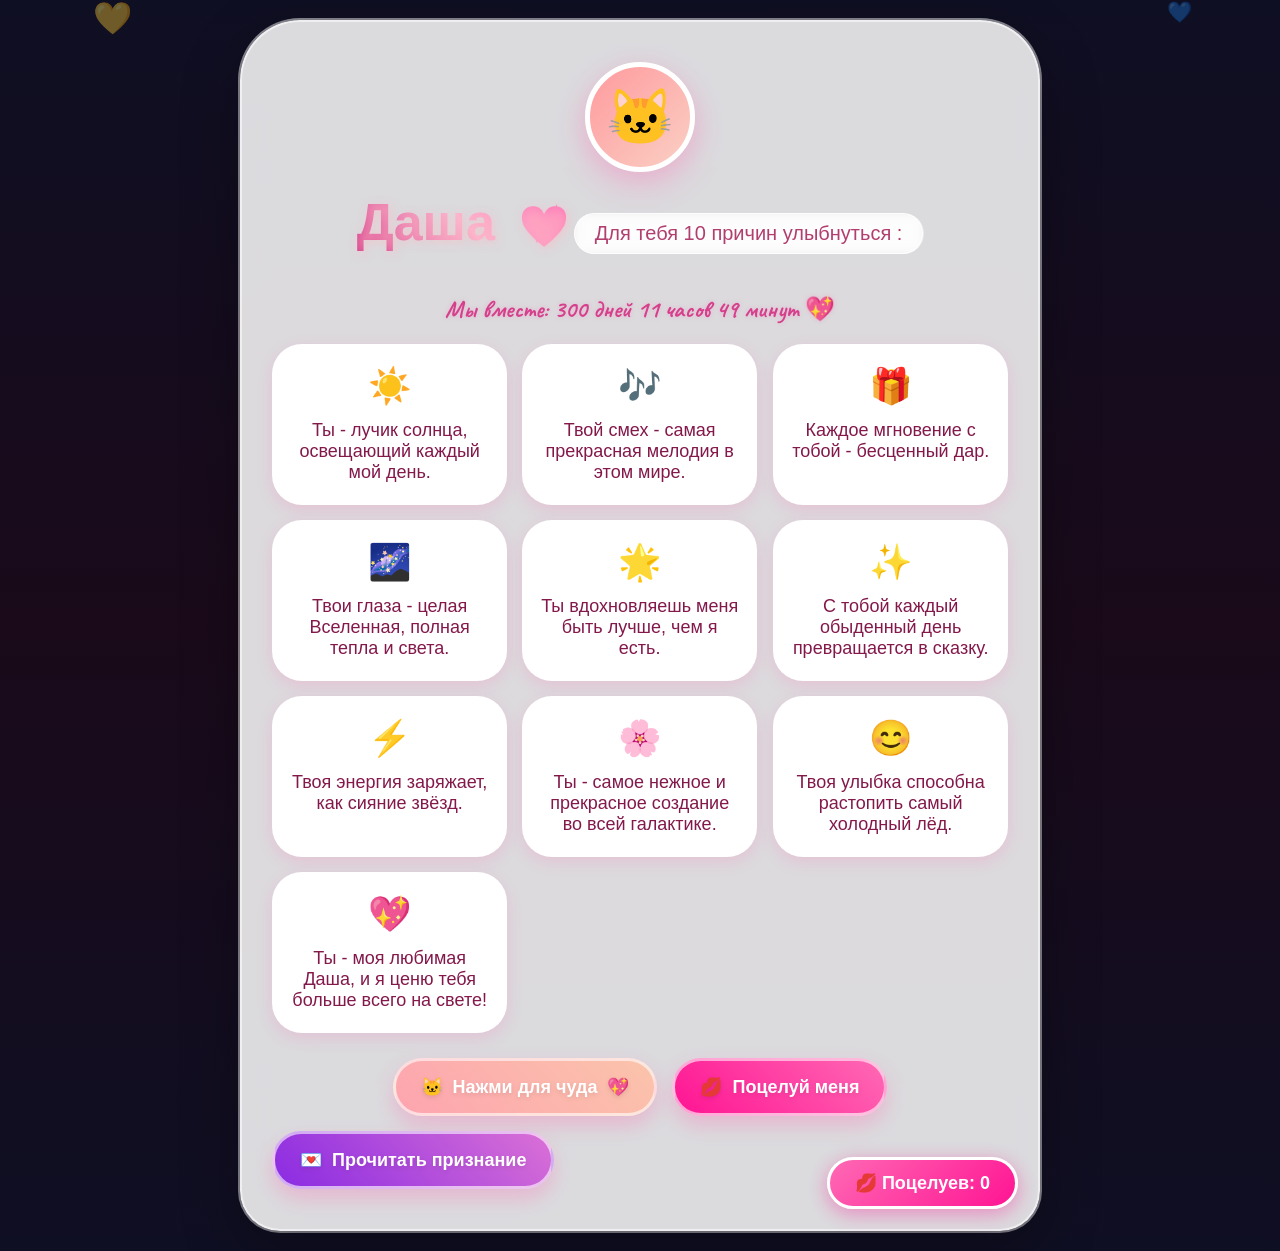
==== index.html @ 478e57b2 "Update index.html" ====
<!doctype html>
<html lang="ru">
    <head>
        <meta charset="UTF-8" />
        <meta name="viewport" content="width=device-width, initial-scale=1.0" />
        <title>Для самой лучшей 💖</title>
        <link rel="stylesheet" href="style.css" />
        <link
            href="https://fonts.googleapis.com/css2?family=Caveat:wght@700&display=swap"
            rel="stylesheet"
        />
    </head>
    <body>
        <main class="card">
            <div class="header">
                <div class="avatar">
                    <span class="avatar-heart">🐱</span>
                </div>
                <h1 class="title">
                    Даша
                    <span class="title-heart">💖</span>
                </h1>
                <p class="subtitle">Для тебя 10 причин улыбнуться :</p>
            </div>

            <div class="time-together" id="timeTogether">Мы знакомы уже: ...</div>


            <div class="compliments-grid" id="complimentsGrid"></div>

            <div class="button-container">
                <button class="magic-button" id="superMagicButton">
                    <span>🐱</span> Нажми для чуда <span>💖</span>
                </button>

                <button class="kiss-button" id="kissButton">
                    <span>💋</span> Поцелуй меня
                </button>
            </div>

            <div class="love-letter-section">
                <button class="secret-button" id="secretButton">
                    <span>💌</span> Прочитать признание
                </button>
            </div>

            <div class="kiss-counter" id="kissCounter">
                💋 Поцелуев: <span id="kissCount">0</span>
            </div>
        </main>

        <div class="modal-overlay" id="loveLetterModal">
            <div class="modal-content">
                <span class="modal-close" id="modalClose">&times;</span>
                <div class="letter-content">
                    <div class="letter-icon">💌</div>
                    <h2 class="letter-title">Самой лучшей девочке 💕</h2>
                    <p class="letter-text" id="randomLetter"></p>
                    <div class="letter-sign">
                        С любовью, твой особенный человек 💖
                    </div>
                </div>
            </div>
        </div>

        <script src="script.js"></script>
    </body>
</html>
---- style.css ----
* {
    margin: 0;
    padding: 0;
    box-sizing: border-box;
}

body {
    min-height: 100vh;
    background: linear-gradient(180deg, #0f0f23 0%, #1a0a1a 50%, #0f0f23 100%);
    font-family: "Segoe UI", Tahoma, Geneva, Verdana, sans-serif;
    display: flex;
    justify-content: center;
    align-items: center;
    padding: 20px;
    position: relative;
    overflow-x: hidden;
}

.floating-hearts,
.cats-container {
    position: fixed;
    top: 0;
    left: 0;
    width: 100%;
    height: 100%;
    pointer-events: none;
    z-index: 1;
}

.heart {
    position: absolute;
    font-size: 20px;
    animation: floatUp 8s linear infinite;
    user-select: none;
    color: rgba(255, 105, 180, 0.4);
}
@keyframes floatUp {
    0% {
        transform: translateY(100vh) scale(0.5) rotate(0deg);
        opacity: 0.8;
    }
    100% {
        transform: translateY(-20vh) scale(1.5) rotate(360deg);
        opacity: 0;
    }
}

.card {
    background: rgba(255, 255, 255, 0.85);
    backdrop-filter: blur(15px);
    border-radius: 60px 60px 40px 40px;
    box-shadow:
        0 20px 60px rgba(0, 0, 0, 0.3),
        0 0 0 2px rgba(255, 255, 255, 0.5);
    max-width: 800px;
    width: 100%;
    padding: 40px 30px;
    position: relative;
    z-index: 10;
    border: 2px solid rgba(255, 255, 255, 0.6);
    transition: transform 0.3s ease;
}
.card:hover {
    transform: scale(1.02);
}

.header {
    text-align: center;
    margin-bottom: 25px;
    position: relative;
}

.avatar {
    width: 110px;
    height: 110px;
    background: linear-gradient(135deg, #ff9a9e 0%, #fad0c4 100%);
    border-radius: 50%;
    display: flex;
    align-items: center;
    justify-content: center;
    margin: 0 auto 20px;
    border: 5px solid white;
    box-shadow: 0 10px 30px rgba(255, 105, 180, 0.4);
    animation: bounce 2s infinite ease-in-out;
}
@keyframes bounce {
    0%,
    100% {
        transform: translateY(0);
    }
    50% {
        transform: translateY(-10px);
    }
}
.avatar-heart {
    font-size: 55px;
    line-height: 1;
    animation: heartbeat 1.5s infinite;
}
@keyframes heartbeat {
    0% {
        transform: scale(1);
    }
    25% {
        transform: scale(1.15);
    }
    35% {
        transform: scale(1);
    }
    45% {
        transform: scale(1.15);
    }
    55% {
        transform: scale(1);
    }
    100% {
        transform: scale(1);
    }
}

.title { 
    font-size: 52px;
    background: linear-gradient(45deg, #d53f8c, #fbb6ce, #ff69b4);
    -webkit-background-clip: text;  
    -webkit-text-fill-color: transparent;
    display: inline-block;
    position: relative;
    margin-bottom: 10px;
    text-shadow: 2px 2px 10px rgba(255, 182, 193, 0.5);
}
.title-heart {
    font-size: 40px;
    display: inline-block;
    animation: spin 4s linear infinite;
    margin-left: 10px;
}
@keyframes spin {
    from {
        transform: rotate(0deg);
    }
    to {
        transform: rotate(360deg);
    }
}

.subtitle {
    font-size: 20px;
    color: #b13e6e;
    background: rgba(255, 255, 255, 0.5);
    padding: 8px 20px;
    border-radius: 40px;
    display: inline-block;
    backdrop-filter: blur(5px);
    border: 1px solid rgba(255, 255, 255, 0.8);
    margin-bottom: 15px;
}

.time-together {
    font-family: "Caveat", cursive;
    font-size: 24px;
    color: #d53f8c;
    margin-bottom: 20px;
    text-align: center;
    font-weight: bold;
    text-shadow: 0 0 5px rgba(255, 105, 180, 0.3);
}

.compliments-grid {
    display: grid;
    grid-template-columns: repeat(auto-fit, minmax(200px, 1fr));
    gap: 15px;
    margin-bottom: 25px;
}

.compliment-card {
    background: white;
    padding: 20px 15px;
    border-radius: 30px;
    text-align: center;
    box-shadow: 0 5px 15px rgba(255, 105, 180, 0.2);
    border: 2px solid rgba(255, 255, 255, 0.8);
    transition: all 0.3s cubic-bezier(0.175, 0.885, 0.32, 1.275);
    cursor: default;
    animation: fadeInUp 0.5s ease backwards;
    font-size: 18px;
    font-weight: 500;
    color: #83184b;
    display: flex;
    flex-direction: column;
    gap: 8px;
    position: relative;
    overflow: hidden;
}
.compliment-card:hover {
    transform: translateY(-5px) rotate(1deg);
    box-shadow: 0 15px 30px rgba(255, 105, 180, 0.4);
    background: #fff0f3;
}
@keyframes fadeInUp {
    from {
        opacity: 0;
        transform: translateY(20px);
    }
    to {
        opacity: 1;
        transform: translateY(0);
    }
}
.compliment-icon {
    font-size: 35px;
    margin-bottom: 5px;
    animation: wiggle 2s infinite;
}
@keyframes wiggle {
    0%,
    100% {
        transform: rotate(0deg);
    }
    25% {
        transform: rotate(5deg);
    }
    75% {
        transform: rotate(-5deg);
    }
}

.compliment-card:nth-child(1) {
    animation-delay: 0.1s;
}
.compliment-card:nth-child(2) {
    animation-delay: 0.2s;
}
.compliment-card:nth-child(3) {
    animation-delay: 0.3s;
}
.compliment-card:nth-child(4) {
    animation-delay: 0.4s;
}
.compliment-card:nth-child(5) {
    animation-delay: 0.5s;
}
.compliment-card:nth-child(6) {
    animation-delay: 0.6s;
}
.compliment-card:nth-child(7) {
    animation-delay: 0.7s;
}
.compliment-card:nth-child(8) {
    animation-delay: 0.8s;
}
.compliment-card:nth-child(9) {
    animation-delay: 0.9s;
}
.compliment-card:nth-child(10) {
    animation-delay: 1s;
}

.button-container {
    display: flex;
    justify-content: center;
    gap: 15px;
    flex-wrap: wrap;
    margin-bottom: 15px;
}

.magic-button,
.secret-button,
.kiss-button {
    background: linear-gradient(45deg, #fda4af, #fbc4ab);
    border: none;
    padding: 15px 25px;
    border-radius: 60px;
    font-size: 18px;
    font-weight: bold;
    color: white;
    text-shadow: 0 2px 5px rgba(0, 0, 0, 0.1);
    display: flex;
    align-items: center;
    justify-content: center;
    gap: 10px;
    cursor: pointer;
    box-shadow: 0 10px 20px rgba(255, 105, 180, 0.3);
    border: 3px solid rgba(255, 255, 255, 0.6);
    transition: all 0.3s;
    position: relative;
    overflow: hidden;
}
.secret-button {
    background: linear-gradient(45deg, #8a2be2, #da70d6);
}
.kiss-button {
    background: linear-gradient(45deg, #ff1493, #ff69b4);
}
.magic-button:hover,
.secret-button:hover,
.kiss-button:hover {
    transform: scale(1.05);
    box-shadow: 0 15px 30px rgba(255, 105, 180, 0.5);
}
.magic-button:active,
.secret-button:active,
.kiss-button:active {
    transform: scale(0.95);
}

.kiss-counter {
    position: fixed;
    bottom: 20px;
    right: 20px;
    background: linear-gradient(135deg, #ff69b4, #ff1493);
    padding: 12px 25px;
    border-radius: 30px;
    font-size: 18px;
    color: white;
    box-shadow: 0 5px 20px rgba(255, 20, 147, 0.4);
    z-index: 100;
    font-weight: bold;
    border: 3px solid white;
    animation: pulseKiss 2s infinite;
    cursor: default;
}
@keyframes pulseKiss {
    0%,
    100% {
        transform: scale(1);
    }
    50% {
        transform: scale(1.05);
    }
}

.modal-overlay {
    position: fixed;
    top: 0;
    left: 0;
    width: 100%;
    height: 100%;
    background: rgba(0, 0, 0, 0.9);
    z-index: 2000;
    display: none;
    justify-content: center;
    align-items: center;
    backdrop-filter: blur(5px);
}
.modal-overlay.active {
    display: flex;
}
.modal-content {
    background: linear-gradient(135deg, #fff5f7 0%, #ffffff 100%);
    padding: 40px;
    border-radius: 30px;
    max-width: 550px;
    width: 90%;
    text-align: center;
    box-shadow:
        0 0 60px rgba(255, 105, 180, 0.6),
        0 0 0 5px rgba(255, 255, 255, 0.3);
    transform: scale(0.8) rotateX(10deg);
    transition: all 0.4s cubic-bezier(0.175, 0.885, 0.32, 1.275);
    position: relative;
    border: 2px solid #ff69b4;
}
.modal-overlay.active .modal-content {
    transform: scale(1) rotateX(0deg);
}

.modal-close {
    position: absolute;
    top: 15px;
    right: 20px;
    font-size: 35px;
    cursor: pointer;
    color: #ff69b4;
    transition: transform 0.3s;
}
.modal-close:hover {
    transform: rotate(90deg);
    color: #d53f8c;
}

.letter-content .letter-icon {
    font-size: 60px;
    margin-bottom: 15px;
    animation: bounce 2s infinite;
}
.letter-title {
    color: #d53f8c;
    margin-bottom: 20px;
    font-size: 28px;
    font-family: "Caveat", cursive;
}
.letter-text {
    font-size: 20px;
    color: #555;
    line-height: 1.8;
    font-family: "Caveat", cursive;
    font-weight: bold;
    min-height: 150px;
    display: flex;
    align-items: center;
    justify-content: center;
}
.letter-sign {
    margin-top: 25px;
    color: #ff69b4;
    font-size: 16px;
    font-style: italic;
}

.pop-up-text {
    position: fixed;
    left: 50%;
    top: 50%;
    transform: translate(-50%, -50%);
    visibility: hidden;
    opacity: 0;
    z-index: 10001;
    text-align: center;
    border-radius: 100px;
    will-change: transform, opacity;
    pointer-events: none;
}
.pop-up-text p {
    margin: 0;
    padding: 0;
}
.pop-up-text.active {
    visibility: visible;
    opacity: 1;
}

.footer {
    text-align: center;
    color: #b13e6e;
    font-size: 16px;
    opacity: 0.7;
    margin-top: 15px;
}

@media (max-width: 600px) {
    .card {
        padding: 20px 15px;
    }
    .title {
        font-size: 36px;
    }
    .compliments-grid {
        grid-template-columns: 1fr;
    }
    .magic-button,
    .secret-button,
    .kiss-button {
        font-size: 14px;
        padding: 12px 18px;
    }
    .button-container {
        flex-direction: column;
    }
}
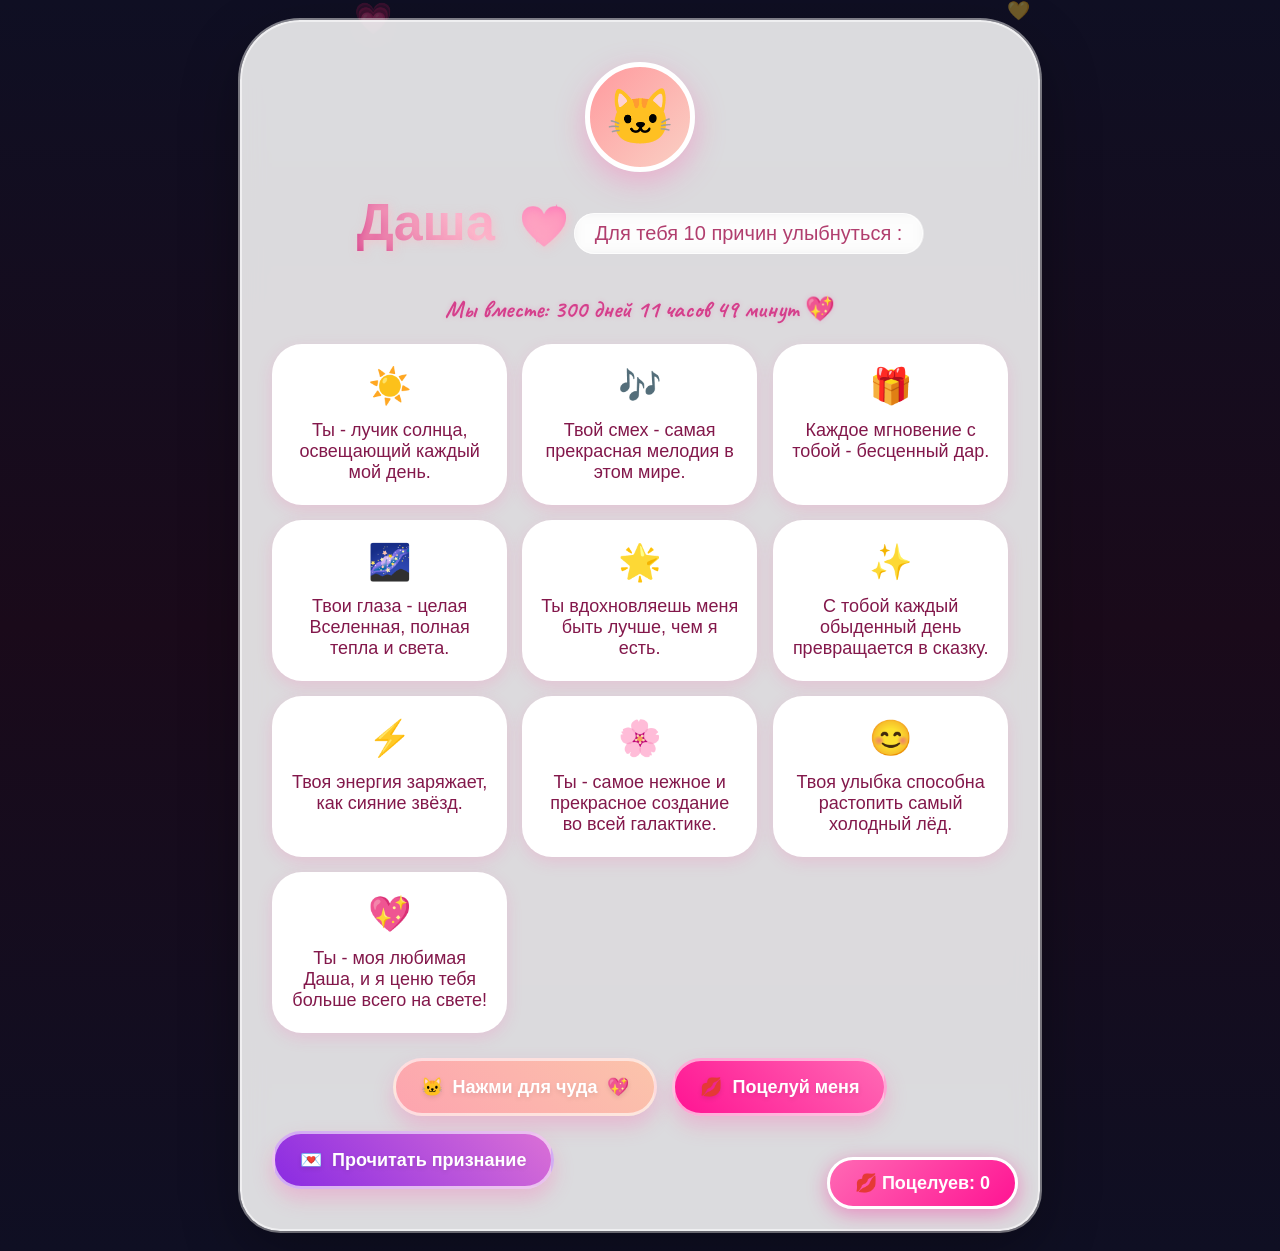
==== commit e84160fb: "chore: clean up merge conflict markers and remove unused love letter" ====
--- a/index.html
+++ b/index.html
@@ -22,9 +22,9 @@
                 </h1>
                 <p class="subtitle">Для тебя 10 причин улыбнуться :</p>
             </div>
-
-            <div class="time-together" id="timeTogether">Мы знакомы уже: ...</div>
-
+            <div class="time-together" id="timeTogether">
+                Мы знакомы уже: ...
+            </div>
 
             <div class="compliments-grid" id="complimentsGrid"></div>
 
@@ -66,4 +66,3 @@
         <script src="script.js"></script>
     </body>
 </html>
-
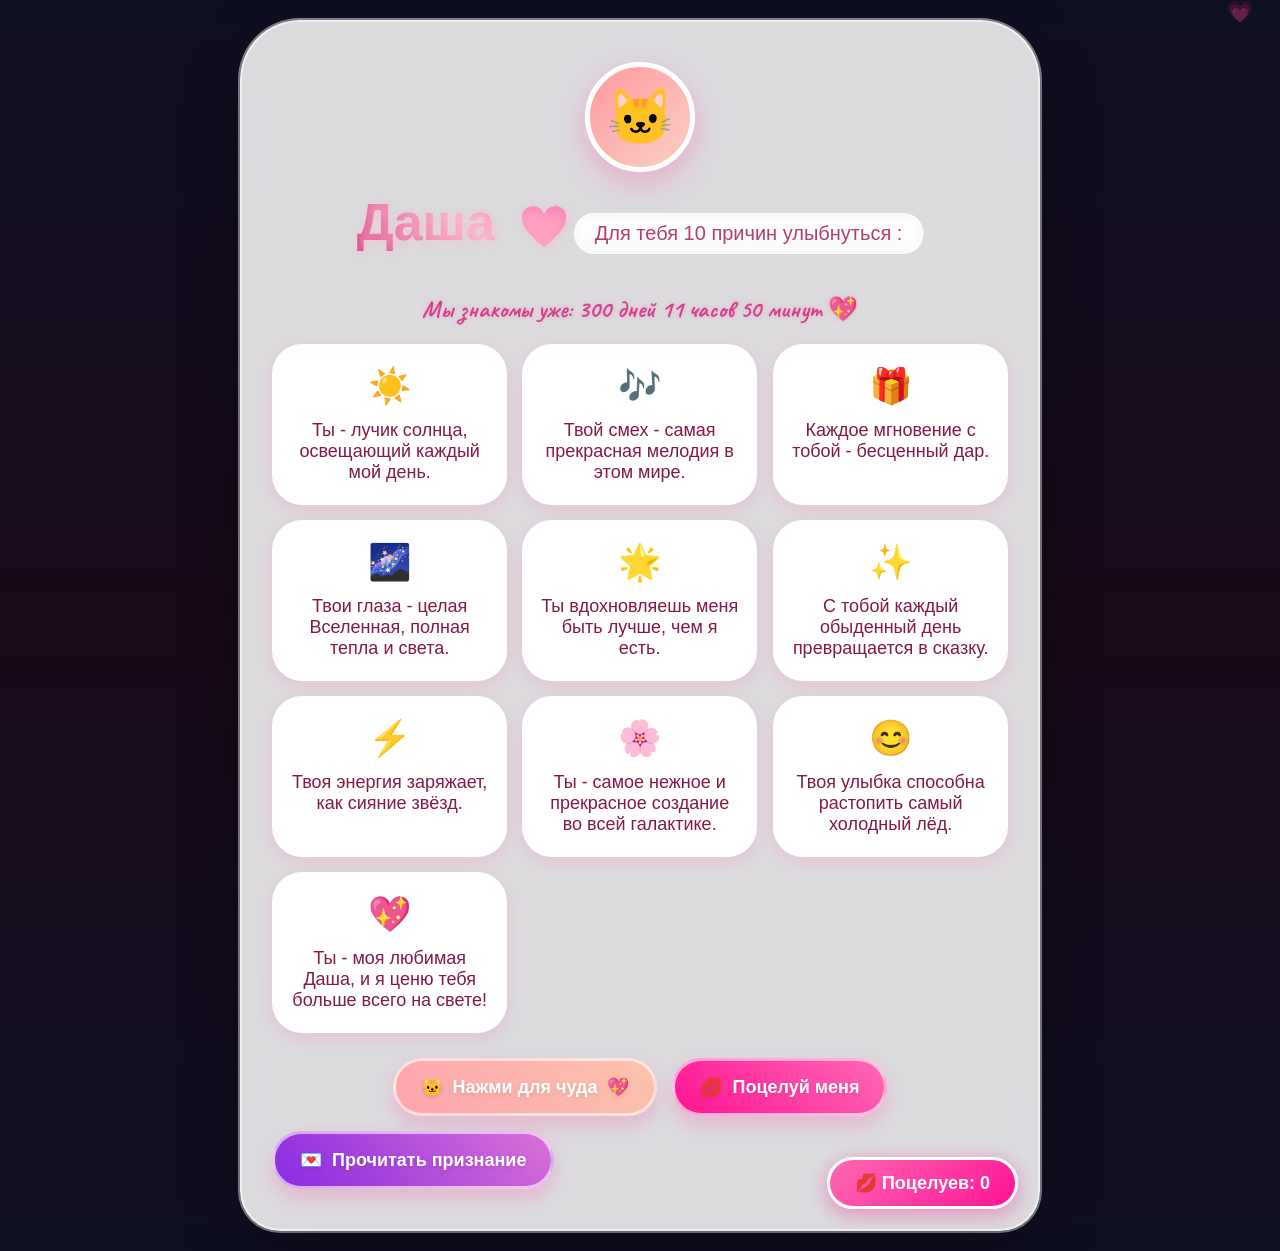
==== commit 83491c79: "Merge branch 'main' of https://github.com/TruthDenier/acid" ====
--- a/index.html
+++ b/index.html
@@ -66,3 +66,4 @@
         <script src="script.js"></script>
     </body>
 </html>
+
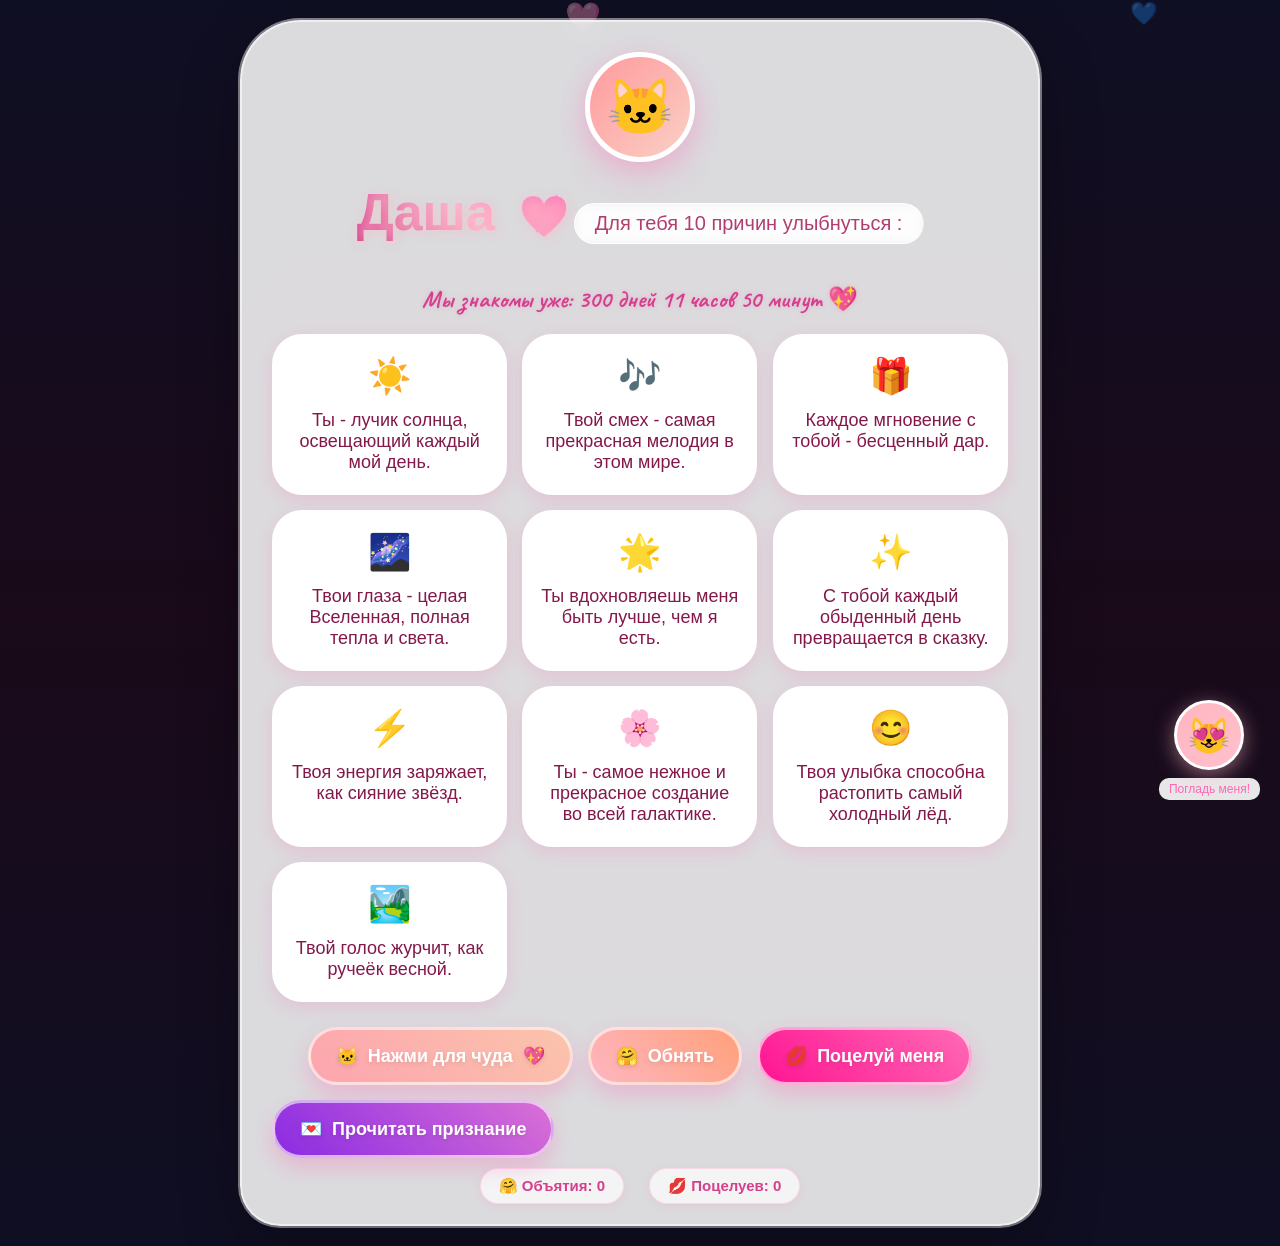
==== commit 4d2b8602: "cat fix" ====
--- a/index.html
+++ b/index.html
@@ -33,21 +33,43 @@
                     <span>🐱</span> Нажми для чуда <span>💖</span>
                 </button>
 
+                <button class="hug-button" id="hugButton">
+                    <span>🤗</span> Обнять
+                </button>
+
                 <button class="kiss-button" id="kissButton">
                     <span>💋</span> Поцелуй меня
                 </button>
             </div>
 
-            <div class="love-letter-section">
+<div class="love-letter-section">
                 <button class="secret-button" id="secretButton">
                     <span>💌</span> Прочитать признание
                 </button>
             </div>
 
-            <div class="kiss-counter" id="kissCounter">
-                💋 Поцелуев: <span id="kissCount">0</span>
+            <div class="counters-container">
+                <div class="hug-counter" id="hugCounter">
+                    🤗 Объятия: <span id="hugCount">0</span>
+                </div>
+
+                <div class="kiss-counter" id="kissCounter">
+                    💋 Поцелуев: <span id="kissCount">0</span>
+                </div>
             </div>
         </main>
+
+        <!-- Pet the cat -->
+        <div class="pet-cat-container" id="petCatContainer">
+            <div class="pet-cat" id="petCat">
+                <span class="cat-face">😻</span>
+                <span class="cat-paws">
+                    <span class="paw left">🐾</span>
+                    <span class="paw right">🐾</span>
+                </span>
+            </div>
+            <div class="pet-hint">Погладь меня!</div>
+        </div>
 
         <div class="modal-overlay" id="loveLetterModal">
             <div class="modal-content">
--- a/style.css
+++ b/style.css
@@ -1,459 +1,896 @@
-* {
-    margin: 0;
-    padding: 0;
-    box-sizing: border-box;
-}
-
-body {
-    min-height: 100vh;
-    background: linear-gradient(180deg, #0f0f23 0%, #1a0a1a 50%, #0f0f23 100%);
-    font-family: "Segoe UI", Tahoma, Geneva, Verdana, sans-serif;
-    display: flex;
-    justify-content: center;
-    align-items: center;
-    padding: 20px;
-    position: relative;
-    overflow-x: hidden;
-}
-
-.floating-hearts,
-.cats-container {
-    position: fixed;
-    top: 0;
-    left: 0;
-    width: 100%;
-    height: 100%;
-    pointer-events: none;
-    z-index: 1;
-}
-
-.heart {
-    position: absolute;
-    font-size: 20px;
-    animation: floatUp 8s linear infinite;
-    user-select: none;
-    color: rgba(255, 105, 180, 0.4);
-}
-@keyframes floatUp {
-    0% {
-        transform: translateY(100vh) scale(0.5) rotate(0deg);
-        opacity: 0.8;
-    }
-    100% {
-        transform: translateY(-20vh) scale(1.5) rotate(360deg);
-        opacity: 0;
-    }
-}
-
-.card {
-    background: rgba(255, 255, 255, 0.85);
-    backdrop-filter: blur(15px);
-    border-radius: 60px 60px 40px 40px;
-    box-shadow:
-        0 20px 60px rgba(0, 0, 0, 0.3),
-        0 0 0 2px rgba(255, 255, 255, 0.5);
-    max-width: 800px;
-    width: 100%;
-    padding: 40px 30px;
-    position: relative;
-    z-index: 10;
-    border: 2px solid rgba(255, 255, 255, 0.6);
-    transition: transform 0.3s ease;
-}
-.card:hover {
-    transform: scale(1.02);
-}
-
-.header {
-    text-align: center;
-    margin-bottom: 25px;
-    position: relative;
-}
-
-.avatar {
-    width: 110px;
-    height: 110px;
-    background: linear-gradient(135deg, #ff9a9e 0%, #fad0c4 100%);
-    border-radius: 50%;
-    display: flex;
-    align-items: center;
-    justify-content: center;
-    margin: 0 auto 20px;
-    border: 5px solid white;
-    box-shadow: 0 10px 30px rgba(255, 105, 180, 0.4);
-    animation: bounce 2s infinite ease-in-out;
-}
-@keyframes bounce {
-    0%,
-    100% {
-        transform: translateY(0);
-    }
-    50% {
-        transform: translateY(-10px);
-    }
-}
-.avatar-heart {
-    font-size: 55px;
-    line-height: 1;
-    animation: heartbeat 1.5s infinite;
-}
-@keyframes heartbeat {
-    0% {
-        transform: scale(1);
-    }
-    25% {
-        transform: scale(1.15);
-    }
-    35% {
-        transform: scale(1);
-    }
-    45% {
-        transform: scale(1.15);
-    }
-    55% {
-        transform: scale(1);
-    }
-    100% {
-        transform: scale(1);
-    }
-}
-
-.title { 
-    font-size: 52px;
-    background: linear-gradient(45deg, #d53f8c, #fbb6ce, #ff69b4);
-    -webkit-background-clip: text;  
-    -webkit-text-fill-color: transparent;
-    display: inline-block;
-    position: relative;
-    margin-bottom: 10px;
-    text-shadow: 2px 2px 10px rgba(255, 182, 193, 0.5);
-}
-.title-heart {
-    font-size: 40px;
-    display: inline-block;
-    animation: spin 4s linear infinite;
-    margin-left: 10px;
-}
-@keyframes spin {
-    from {
-        transform: rotate(0deg);
-    }
-    to {
-        transform: rotate(360deg);
-    }
-}
-
-.subtitle {
-    font-size: 20px;
-    color: #b13e6e;
-    background: rgba(255, 255, 255, 0.5);
-    padding: 8px 20px;
-    border-radius: 40px;
-    display: inline-block;
-    backdrop-filter: blur(5px);
-    border: 1px solid rgba(255, 255, 255, 0.8);
-    margin-bottom: 15px;
-}
-
-.time-together {
-    font-family: "Caveat", cursive;
-    font-size: 24px;
-    color: #d53f8c;
-    margin-bottom: 20px;
-    text-align: center;
-    font-weight: bold;
-    text-shadow: 0 0 5px rgba(255, 105, 180, 0.3);
-}
-
-.compliments-grid {
-    display: grid;
-    grid-template-columns: repeat(auto-fit, minmax(200px, 1fr));
-    gap: 15px;
-    margin-bottom: 25px;
-}
-
-.compliment-card {
-    background: white;
-    padding: 20px 15px;
-    border-radius: 30px;
-    text-align: center;
-    box-shadow: 0 5px 15px rgba(255, 105, 180, 0.2);
-    border: 2px solid rgba(255, 255, 255, 0.8);
-    transition: all 0.3s cubic-bezier(0.175, 0.885, 0.32, 1.275);
-    cursor: default;
-    animation: fadeInUp 0.5s ease backwards;
-    font-size: 18px;
-    font-weight: 500;
-    color: #83184b;
-    display: flex;
-    flex-direction: column;
-    gap: 8px;
-    position: relative;
-    overflow: hidden;
-}
-.compliment-card:hover {
-    transform: translateY(-5px) rotate(1deg);
-    box-shadow: 0 15px 30px rgba(255, 105, 180, 0.4);
-    background: #fff0f3;
-}
-@keyframes fadeInUp {
-    from {
-        opacity: 0;
-        transform: translateY(20px);
-    }
-    to {
-        opacity: 1;
-        transform: translateY(0);
-    }
-}
-.compliment-icon {
-    font-size: 35px;
-    margin-bottom: 5px;
-    animation: wiggle 2s infinite;
-}
-@keyframes wiggle {
-    0%,
-    100% {
-        transform: rotate(0deg);
-    }
-    25% {
-        transform: rotate(5deg);
-    }
-    75% {
-        transform: rotate(-5deg);
-    }
-}
-
-.compliment-card:nth-child(1) {
-    animation-delay: 0.1s;
-}
-.compliment-card:nth-child(2) {
-    animation-delay: 0.2s;
-}
-.compliment-card:nth-child(3) {
-    animation-delay: 0.3s;
-}
-.compliment-card:nth-child(4) {
-    animation-delay: 0.4s;
-}
-.compliment-card:nth-child(5) {
-    animation-delay: 0.5s;
-}
-.compliment-card:nth-child(6) {
-    animation-delay: 0.6s;
-}
-.compliment-card:nth-child(7) {
-    animation-delay: 0.7s;
-}
-.compliment-card:nth-child(8) {
-    animation-delay: 0.8s;
-}
-.compliment-card:nth-child(9) {
-    animation-delay: 0.9s;
-}
-.compliment-card:nth-child(10) {
-    animation-delay: 1s;
-}
-
-.button-container {
-    display: flex;
-    justify-content: center;
-    gap: 15px;
-    flex-wrap: wrap;
-    margin-bottom: 15px;
-}
-
-.magic-button,
-.secret-button,
-.kiss-button {
-    background: linear-gradient(45deg, #fda4af, #fbc4ab);
-    border: none;
-    padding: 15px 25px;
-    border-radius: 60px;
-    font-size: 18px;
-    font-weight: bold;
-    color: white;
-    text-shadow: 0 2px 5px rgba(0, 0, 0, 0.1);
-    display: flex;
-    align-items: center;
-    justify-content: center;
-    gap: 10px;
-    cursor: pointer;
-    box-shadow: 0 10px 20px rgba(255, 105, 180, 0.3);
-    border: 3px solid rgba(255, 255, 255, 0.6);
-    transition: all 0.3s;
-    position: relative;
-    overflow: hidden;
-}
-.secret-button {
-    background: linear-gradient(45deg, #8a2be2, #da70d6);
-}
-.kiss-button {
-    background: linear-gradient(45deg, #ff1493, #ff69b4);
-}
-.magic-button:hover,
-.secret-button:hover,
-.kiss-button:hover {
-    transform: scale(1.05);
-    box-shadow: 0 15px 30px rgba(255, 105, 180, 0.5);
-}
-.magic-button:active,
-.secret-button:active,
-.kiss-button:active {
-    transform: scale(0.95);
-}
-
-.kiss-counter {
-    position: fixed;
-    bottom: 20px;
-    right: 20px;
-    background: linear-gradient(135deg, #ff69b4, #ff1493);
-    padding: 12px 25px;
-    border-radius: 30px;
-    font-size: 18px;
-    color: white;
-    box-shadow: 0 5px 20px rgba(255, 20, 147, 0.4);
-    z-index: 100;
-    font-weight: bold;
-    border: 3px solid white;
-    animation: pulseKiss 2s infinite;
-    cursor: default;
-}
-@keyframes pulseKiss {
-    0%,
-    100% {
-        transform: scale(1);
-    }
-    50% {
-        transform: scale(1.05);
-    }
-}
-
-.modal-overlay {
-    position: fixed;
-    top: 0;
-    left: 0;
-    width: 100%;
-    height: 100%;
-    background: rgba(0, 0, 0, 0.9);
-    z-index: 2000;
-    display: none;
-    justify-content: center;
-    align-items: center;
-    backdrop-filter: blur(5px);
-}
-.modal-overlay.active {
-    display: flex;
-}
-.modal-content {
-    background: linear-gradient(135deg, #fff5f7 0%, #ffffff 100%);
-    padding: 40px;
-    border-radius: 30px;
-    max-width: 550px;
-    width: 90%;
-    text-align: center;
-    box-shadow:
-        0 0 60px rgba(255, 105, 180, 0.6),
-        0 0 0 5px rgba(255, 255, 255, 0.3);
-    transform: scale(0.8) rotateX(10deg);
-    transition: all 0.4s cubic-bezier(0.175, 0.885, 0.32, 1.275);
-    position: relative;
-    border: 2px solid #ff69b4;
-}
-.modal-overlay.active .modal-content {
-    transform: scale(1) rotateX(0deg);
-}
-
-.modal-close {
-    position: absolute;
-    top: 15px;
-    right: 20px;
-    font-size: 35px;
-    cursor: pointer;
-    color: #ff69b4;
-    transition: transform 0.3s;
-}
-.modal-close:hover {
-    transform: rotate(90deg);
-    color: #d53f8c;
-}
-
-.letter-content .letter-icon {
-    font-size: 60px;
-    margin-bottom: 15px;
-    animation: bounce 2s infinite;
-}
-.letter-title {
-    color: #d53f8c;
-    margin-bottom: 20px;
-    font-size: 28px;
-    font-family: "Caveat", cursive;
-}
-.letter-text {
-    font-size: 20px;
-    color: #555;
-    line-height: 1.8;
-    font-family: "Caveat", cursive;
-    font-weight: bold;
-    min-height: 150px;
-    display: flex;
-    align-items: center;
-    justify-content: center;
-}
-.letter-sign {
-    margin-top: 25px;
-    color: #ff69b4;
-    font-size: 16px;
-    font-style: italic;
-}
-
-.pop-up-text {
-    position: fixed;
-    left: 50%;
-    top: 50%;
-    transform: translate(-50%, -50%);
-    visibility: hidden;
-    opacity: 0;
-    z-index: 10001;
-    text-align: center;
-    border-radius: 100px;
-    will-change: transform, opacity;
-    pointer-events: none;
-}
-.pop-up-text p {
-    margin: 0;
-    padding: 0;
-}
-.pop-up-text.active {
-    visibility: visible;
-    opacity: 1;
-}
-
-.footer {
-    text-align: center;
-    color: #b13e6e;
-    font-size: 16px;
-    opacity: 0.7;
-    margin-top: 15px;
-}
-
-@media (max-width: 600px) {
-    .card {
-        padding: 20px 15px;
-    }
-    .title {
-        font-size: 36px;
-    }
-    .compliments-grid {
-        grid-template-columns: 1fr;
-    }
-    .magic-button,
-    .secret-button,
-    .kiss-button {
-        font-size: 14px;
-        padding: 12px 18px;
-    }
-    .button-container {
-        flex-direction: column;
-    }
-}
+* {
+    margin: 0;
+    padding: 0;
+    box-sizing: border-box;
+    -webkit-tap-highlight-color: transparent;
+}
+
+body {
+    -webkit-user-select: none;
+    -moz-user-select: none;
+    -ms-user-select: none;
+    user-select: none;
+    -webkit-touch-callout: none;
+    -webkit-overflow-scrolling: touch;
+}
+
+input,
+button,
+textarea,
+select {
+    font-size: 16px;
+}
+
+body {
+    min-height: 100vh;
+    background: linear-gradient(180deg, #0f0f23 0%, #1a0a1a 50%, #0f0f23 100%);
+    font-family: "Segoe UI", Tahoma, Geneva, Verdana, sans-serif;
+    display: flex;
+    justify-content: center;
+    align-items: center;
+    padding: 20px;
+    position: relative;
+    overflow-x: hidden;
+}
+
+.floating-hearts,
+.cats-container {
+    position: fixed;
+    top: 0;
+    left: 0;
+    width: 100%;
+    height: 100%;
+    pointer-events: none;
+    z-index: 1;
+}
+
+.heart {
+    position: absolute;
+    font-size: 20px;
+    animation: floatUp 8s linear infinite;
+    user-select: none;
+    color: rgba(255, 105, 180, 0.4);
+    will-change: transform, opacity;
+}
+
+.falling-cat {
+    position: absolute;
+    font-size: 30px;
+    animation: fallDown 6s linear infinite;
+    user-select: none;
+    will-change: transform, opacity;
+}
+
+@keyframes fallDown {
+    0% {
+        transform: translateY(-50px) rotate(0deg);
+        opacity: 0.8;
+    }
+    100% {
+        transform: translateY(100vh) rotate(360deg);
+        opacity: 0;
+    }
+}
+
+@keyframes floatUp {
+    0% {
+        transform: translateY(100vh) scale(0.5) rotate(0deg);
+        opacity: 0.8;
+    }
+    100% {
+        transform: translateY(-20vh) scale(1.5) rotate(360deg);
+        opacity: 0;
+    }
+}
+
+.card {
+    background: rgba(255, 255, 255, 0.85);
+    backdrop-filter: blur(15px);
+    border-radius: 60px 60px 40px 40px;
+    box-shadow:
+        0 20px 60px rgba(0, 0, 0, 0.3),
+        0 0 0 2px rgba(255, 255, 255, 0.5);
+    max-width: 800px;
+    width: 100%;
+    padding: 30px 30px 20px;
+    position: relative;
+    z-index: 10;
+    border: 2px solid rgba(255, 255, 255, 0.6);
+    transition: transform 0.3s ease;
+}
+
+.card:hover {
+    transform: scale(1.02);
+}
+
+.header {
+    text-align: center;
+    margin-bottom: 25px;
+    position: relative;
+}
+
+.avatar {
+    width: 110px;
+    height: 110px;
+    background: linear-gradient(135deg, #ff9a9e 0%, #fad0c4 100%);
+    border-radius: 50%;
+    display: flex;
+    align-items: center;
+    justify-content: center;
+    margin: 0 auto 20px;
+    border: 5px solid white;
+    box-shadow: 0 10px 30px rgba(255, 105, 180, 0.4);
+    animation: bounce 2s infinite ease-in-out;
+}
+
+@keyframes bounce {
+    0%,
+    100% {
+        transform: translateY(0);
+    }
+    50% {
+        transform: translateY(-10px);
+    }
+}
+
+.avatar-heart {
+    font-size: 55px;
+    line-height: 1;
+    animation: heartbeat 1.5s infinite;
+}
+
+@keyframes heartbeat {
+    0% {
+        transform: scale(1);
+    }
+    25% {
+        transform: scale(1.15);
+    }
+    35% {
+        transform: scale(1);
+    }
+    45% {
+        transform: scale(1.15);
+    }
+    55% {
+        transform: scale(1);
+    }
+    100% {
+        transform: scale(1);
+    }
+}
+
+.title {
+    font-size: 52px;
+    background: linear-gradient(45deg, #d53f8c, #fbb6ce, #ff69b4);
+    -webkit-background-clip: text;
+    -webkit-text-fill-color: transparent;
+    display: inline-block;
+    position: relative;
+    margin-bottom: 10px;
+    text-shadow: 2px 2px 10px rgba(255, 182, 193, 0.5);
+}
+
+.title-heart {
+    font-size: 40px;
+    display: inline-block;
+    animation: spin 4s linear infinite;
+    margin-left: 10px;
+}
+
+@keyframes spin {
+    from {
+        transform: rotate(0deg);
+    }
+    to {
+        transform: rotate(360deg);
+    }
+}
+
+.subtitle {
+    font-size: 20px;
+    color: #b13e6e;
+    background: rgba(255, 255, 255, 0.5);
+    padding: 8px 20px;
+    border-radius: 40px;
+    display: inline-block;
+    backdrop-filter: blur(5px);
+    border: 1px solid rgba(255, 255, 255, 0.8);
+    margin-bottom: 15px;
+}
+
+.time-together {
+    font-family: "Caveat", cursive;
+    font-size: 24px;
+    color: #d53f8c;
+    margin-bottom: 20px;
+    text-align: center;
+    font-weight: bold;
+    text-shadow: 0 0 5px rgba(255, 105, 180, 0.3);
+}
+
+.compliments-grid {
+    display: grid;
+    grid-template-columns: repeat(auto-fit, minmax(200px, 1fr));
+    gap: 15px;
+    margin-bottom: 25px;
+}
+
+.compliment-card {
+    background: white;
+    padding: 20px 15px;
+    border-radius: 30px;
+    text-align: center;
+    box-shadow: 0 5px 15px rgba(255, 105, 180, 0.2);
+    border: 2px solid rgba(255, 255, 255, 0.8);
+    transition: all 0.3s cubic-bezier(0.175, 0.885, 0.32, 1.275);
+    cursor: default;
+    animation: fadeInUp 0.5s ease backwards;
+    font-size: 18px;
+    font-weight: 500;
+    color: #83184b;
+    display: flex;
+    flex-direction: column;
+    gap: 8px;
+    position: relative;
+    overflow: hidden;
+}
+
+.compliment-card:hover {
+    transform: translateY(-5px) rotate(1deg);
+    box-shadow: 0 15px 30px rgba(255, 105, 180, 0.4);
+    background: #fff0f3;
+}
+
+@keyframes fadeInUp {
+    from {
+        opacity: 0;
+        transform: translateY(20px);
+    }
+    to {
+        opacity: 1;
+        transform: translateY(0);
+    }
+}
+
+.compliment-icon {
+    font-size: 35px;
+    margin-bottom: 5px;
+    animation: wiggle 2s infinite;
+}
+
+@keyframes wiggle {
+    0%,
+    100% {
+        transform: rotate(0deg);
+    }
+    25% {
+        transform: rotate(5deg);
+    }
+    75% {
+        transform: rotate(-5deg);
+    }
+}
+
+.compliment-card:nth-child(1) {
+    animation-delay: 0.1s;
+}
+.compliment-card:nth-child(2) {
+    animation-delay: 0.2s;
+}
+.compliment-card:nth-child(3) {
+    animation-delay: 0.3s;
+}
+.compliment-card:nth-child(4) {
+    animation-delay: 0.4s;
+}
+.compliment-card:nth-child(5) {
+    animation-delay: 0.5s;
+}
+.compliment-card:nth-child(6) {
+    animation-delay: 0.6s;
+}
+.compliment-card:nth-child(7) {
+    animation-delay: 0.7s;
+}
+.compliment-card:nth-child(8) {
+    animation-delay: 0.8s;
+}
+.compliment-card:nth-child(9) {
+    animation-delay: 0.9s;
+}
+.compliment-card:nth-child(10) {
+    animation-delay: 1s;
+}
+
+.button-container {
+    display: flex;
+    justify-content: center;
+    gap: 15px;
+    flex-wrap: wrap;
+    margin-bottom: 15px;
+}
+
+.counters-container {
+    display: flex;
+    justify-content: center;
+    gap: 25px;
+    margin-top: 10px;
+    flex-wrap: wrap;
+}
+
+.kiss-counter, .hug-counter {
+    background: rgba(255, 255, 255, 0.7);
+    color: #d53f8c;
+    padding: 8px 18px;
+    border-radius: 20px;
+    font-size: 15px;
+    font-weight: 600;
+    box-shadow: 0 2px 8px rgba(255, 105, 180, 0.15);
+    border: 1px solid rgba(255, 105, 180, 0.2);
+}
+
+.magic-button,
+.secret-button,
+.kiss-button,
+.hug-button {
+    background: linear-gradient(45deg, #fda4af, #fbc4ab);
+    border: none;
+    padding: 15px 25px;
+    border-radius: 60px;
+    font-size: 18px;
+    font-weight: bold;
+    color: white;
+    text-shadow: 0 2px 5px rgba(0, 0, 0, 0.1);
+    display: flex;
+    align-items: center;
+    justify-content: center;
+    gap: 10px;
+    cursor: pointer;
+    box-shadow: 0 10px 20px rgba(255, 105, 180, 0.3);
+    border: 3px solid rgba(255, 255, 255, 0.6);
+    transition: all 0.3s;
+    position: relative;
+    overflow: hidden;
+}
+
+.secret-button {
+    background: linear-gradient(45deg, #8a2be2, #da70d6);
+}
+.kiss-button {
+    background: linear-gradient(45deg, #ff1493, #ff69b4);
+}
+.hug-button {
+    background: linear-gradient(45deg, #ffb6c1, #ffa07a);
+}
+
+.magic-button:hover,
+.secret-button:hover,
+.kiss-button:hover,
+.hug-button:hover {
+    transform: scale(1.05);
+    box-shadow: 0 15px 30px rgba(255, 105, 180, 0.5);
+}
+
+.magic-button:active,
+.secret-button:active,
+.kiss-button:active,
+.hug-button:active {
+    transform: scale(0.95);
+}
+
+.modal-overlay {
+    position: fixed;
+    top: 0;
+    left: 0;
+    width: 100%;
+    height: 100%;
+    background: rgba(0, 0, 0, 0.9);
+    z-index: 2000;
+    display: none;
+    justify-content: center;
+    align-items: center;
+    backdrop-filter: blur(5px);
+}
+
+.modal-overlay.active {
+    display: flex;
+}
+
+.modal-content {
+    background: linear-gradient(135deg, #fff5f7 0%, #ffffff 100%);
+    padding: 40px;
+    border-radius: 30px;
+    max-width: 550px;
+    width: 90%;
+    text-align: center;
+    box-shadow:
+        0 0 60px rgba(255, 105, 180, 0.6),
+        0 0 0 5px rgba(255, 255, 255, 0.3);
+    transform: scale(0.8) rotateX(10deg);
+    transition: all 0.4s cubic-bezier(0.175, 0.885, 0.32, 1.275);
+    position: relative;
+    border: 2px solid #ff69b4;
+}
+
+.modal-overlay.active .modal-content {
+    transform: scale(1) rotateX(0deg);
+}
+
+.modal-close {
+    position: absolute;
+    top: 15px;
+    right: 20px;
+    font-size: 35px;
+    cursor: pointer;
+    color: #ff69b4;
+    transition: transform 0.3s;
+}
+
+.modal-close:hover {
+    transform: rotate(90deg);
+    color: #d53f8c;
+}
+
+.letter-content .letter-icon {
+    font-size: 60px;
+    margin-bottom: 15px;
+    animation: bounce 2s infinite;
+}
+
+.letter-title {
+    color: #d53f8c;
+    margin-bottom: 20px;
+    font-size: 28px;
+    font-family: "Caveat", cursive;
+}
+
+.letter-text {
+    font-size: 20px;
+    color: #555;
+    line-height: 1.8;
+    font-family: "Caveat", cursive;
+    font-weight: bold;
+    min-height: 150px;
+    display: flex;
+    align-items: center;
+    justify-content: center;
+}
+
+.letter-sign {
+    margin-top: 25px;
+    color: #ff69b4;
+    font-size: 16px;
+    font-style: italic;
+}
+
+.pop-up-text {
+    position: fixed;
+    left: 50%;
+    top: 50%;
+    transform: translate(-50%, -50%);
+    visibility: hidden;
+    opacity: 0;
+    z-index: 100000;
+    text-align: center;
+    border-radius: 100px;
+    will-change: transform, opacity;
+    pointer-events: none;
+}
+
+.pop-up-text p {
+    margin: 0;
+    padding: 0;
+}
+.pop-up-text.active {
+    visibility: visible;
+    opacity: 1;
+}
+
+.footer {
+    text-align: center;
+    color: #b13e6e;
+    font-size: 16px;
+    opacity: 0.7;
+    margin-top: 15px;
+}
+
+.pet-cat-container {
+    position: fixed;
+    bottom: 100px;
+    right: 20px;
+    display: flex;
+    flex-direction: column;
+    align-items: center;
+    cursor: pointer;
+    z-index: 50;
+    transition: transform 0.3s ease;
+}
+
+.pet-cat-container:hover {
+    transform: scale(1.1);
+}
+
+.pet-cat {
+    position: relative;
+    width: 70px;
+    height: 70px;
+    background: linear-gradient(135deg, #ffb6c1, #ffc0cb);
+    border-radius: 50%;
+    display: flex;
+    align-items: center;
+    justify-content: center;
+    box-shadow: 0 5px 20px rgba(255, 182, 193, 0.5);
+    border: 3px solid white;
+    user-select: none;
+    -webkit-user-select: none;
+}
+
+.pet-cat.purring {
+    animation: purr 0.3s ease infinite;
+}
+
+@keyframes purr {
+    0%,
+    100% {
+        transform: translateX(0);
+    }
+    25% {
+        transform: translateX(-3px) rotate(-5deg);
+    }
+    75% {
+        transform: translateX(3px) rotate(5deg);
+    }
+}
+
+.cat-face {
+    font-size: 35px;
+    line-height: 1;
+}
+
+.cat-paws {
+    position: absolute;
+    bottom: -5px;
+    width: 100%;
+    display: flex;
+    justify-content: space-around;
+}
+
+.paw {
+    font-size: 18px;
+    opacity: 0;
+    transition: opacity 0.3s;
+}
+.pet-cat:hover .paw {
+    opacity: 1;
+}
+
+.pet-hint {
+    margin-top: 8px;
+    font-size: 12px;
+    color: #ff69b4;
+    background: rgba(255, 255, 255, 0.9);
+    padding: 4px 10px;
+    border-radius: 10px;
+    white-space: nowrap;
+}
+
+@media (max-width: 600px) {
+    body {
+        padding: 10px;
+        min-height: 100vh;
+    }
+
+    .card {
+        padding: 20px 12px;
+        padding-bottom: 100px;
+        border-radius: 30px 30px 20px 20px;
+        box-shadow:
+            0 10px 30px rgba(0, 0, 0, 0.3),
+            0 0 0 2px rgba(255, 255, 255, 0.5);
+    }
+
+    .avatar {
+        width: 80px;
+        height: 80px;
+        margin-bottom: 15px;
+        border-width: 3px;
+    }
+    .avatar-heart {
+        font-size: 40px;
+    }
+    .title {
+        font-size: 32px;
+        margin-bottom: 8px;
+    }
+    .title-heart {
+        font-size: 28px;
+        margin-left: 5px;
+    }
+    .subtitle {
+        font-size: 14px;
+        padding: 6px 14px;
+    }
+    .time-together {
+        font-size: 18px;
+        margin-bottom: 15px;
+    }
+
+    .compliments-grid {
+        grid-template-columns: 1fr;
+        gap: 10px;
+        margin-bottom: 15px;
+    }
+    .compliment-card {
+        padding: 12px 10px;
+        font-size: 14px;
+        border-radius: 20px;
+    }
+    .compliment-icon {
+        font-size: 24px;
+        margin-bottom: 3px;
+    }
+
+    .button-container {
+        flex-direction: column;
+        gap: 10px;
+        margin-bottom: 10px;
+    }
+
+    .magic-button,
+    .secret-button,
+    .kiss-button,
+    .hug-button {
+        width: 100%;
+        font-size: 14px;
+        padding: 14px 20px;
+        min-height: 48px;
+        touch-action: manipulation;
+    }
+
+    .magic-button span,
+    .secret-button span,
+    .kiss-button span,
+    .hug-button span {
+        font-size: 16px;
+    }
+
+    .love-letter-section {
+        margin-bottom: 10px;
+    }
+
+    .counters-container {
+        gap: 15px;
+    }
+
+    .kiss-counter,
+    .hug-counter {
+        font-size: 14px;
+        padding: 8px 15px;
+    }
+
+    .modal-content {
+        padding: 25px 15px;
+        border-radius: 20px;
+    }
+    .modal-close {
+        top: 10px;
+        right: 15px;
+        font-size: 28px;
+    }
+    .letter-icon {
+        font-size: 40px;
+    }
+    .letter-title {
+        font-size: 22px;
+    }
+    .letter-text {
+        font-size: 16px;
+        min-height: 100px;
+    }
+    .letter-sign {
+        font-size: 14px;
+    }
+
+    .pop-up-text.active {
+        width: 90%;
+        max-width: 300px;
+    }
+    .pop-up-text p {
+        font-size: 16px !important;
+    }
+
+    .pet-cat-container {
+        bottom: calc(120px + env(safe-area-inset-bottom, 0px));
+        right: 15px;
+    }
+
+    .pet-cat {
+        width: 50px;
+        height: 50px;
+    }
+    .cat-face {
+        font-size: 25px;
+    }
+    .pet-hint {
+        display: none;
+    }
+}
+
+@media (max-width: 360px) {
+    .card {
+        padding: 15px 10px;
+        padding-bottom: 90px;
+    }
+    .title {
+        font-size: 26px;
+    }
+    .avatar {
+        width: 65px;
+        height: 65px;
+    }
+    .avatar-heart {
+        font-size: 32px;
+    }
+    .subtitle {
+        font-size: 12px;
+    }
+    .compliment-card {
+        padding: 10px 8px;
+        font-size: 13px;
+    }
+
+    .magic-button,
+    .secret-button,
+    .kiss-button,
+    .hug-button {
+        font-size: 12px;
+        padding: 12px 15px;
+    }
+
+    .counters-container {
+        gap: 10px;
+    }
+
+    .kiss-counter,
+    .hug-counter {
+        font-size: 12px;
+        padding: 6px 12px;
+    }
+}
+
+@media (hover: none) and (pointer: coarse) {
+    .card:hover {
+        transform: none;
+    }
+    .compliment-card:hover {
+        transform: none;
+    }
+    .magic-button:hover,
+    .secret-button:hover,
+    .kiss-button:hover,
+    .hug-button:hover {
+        transform: scale(1.02);
+    }
+    .modal-close:hover {
+        transform: none;
+    }
+
+    .magic-button,
+    .secret-button,
+    .kiss-button,
+    .hug-button,
+    .modal-close {
+        min-height: 44px;
+        min-width: 44px;
+    }
+}
+
+@media (prefers-reduced-motion: reduce) {
+    *,
+    *::before,
+    *::after {
+        animation-duration: 0.01ms !important;
+        animation-iteration-count: 1 !important;
+        transition-duration: 0.01ms !important;
+    }
+    .heart,
+    .falling-cat {
+        animation: none;
+        opacity: 0.3;
+    }
+}
+
+@media (max-height: 500px) and (orientation: landscape) {
+    .card {
+        padding: 15px;
+        padding-bottom: 50px;
+        max-height: 95vh;
+        overflow-y: auto;
+    }
+
+    .avatar {
+        width: 50px;
+        height: 50px;
+        margin-bottom: 10px;
+    }
+    .avatar-heart {
+        font-size: 28px;
+    }
+    .title {
+        font-size: 24px;
+    }
+    .title-heart {
+        font-size: 20px;
+    }
+    .subtitle {
+        font-size: 12px;
+        margin-bottom: 8px;
+    }
+    .time-together {
+        font-size: 14px;
+        margin-bottom: 10px;
+    }
+
+    .compliments-grid {
+        grid-template-columns: repeat(2, 1fr);
+        gap: 8px;
+    }
+    .compliment-card {
+        padding: 8px;
+        font-size: 12px;
+    }
+    .compliment-icon {
+        font-size: 20px;
+    }
+
+    .button-container {
+        flex-direction: row;
+        flex-wrap: wrap;
+        gap: 8px;
+    }
+    .magic-button,
+    .secret-button,
+    .kiss-button,
+    .hug-button {
+        font-size: 11px;
+        padding: 8px 12px;
+    }
+
+    .counters-container {
+        gap: 8px;
+    }
+
+    .kiss-counter,
+    .hug-counter {
+        font-size: 11px;
+        padding: 5px 10px;
+    }
+
+    .pet-cat-container {
+        bottom: 60px;
+        right: 10px;
+    }
+    .pet-cat {
+        width: 35px;
+        height: 35px;
+    }
+    .cat-face {
+        font-size: 18px;
+    }
+}
+
+@media (-webkit-min-device-pixel-ratio: 2), (min-resolution: 192dpi) {
+    .card {
+        border-width: 1px;
+    }
+    .avatar {
+        border-width: 3px;
+    }
+    .magic-button,
+    .secret-button,
+    .kiss-button,
+    .hug-button {
+        border-width: 2px;
+    }
+}
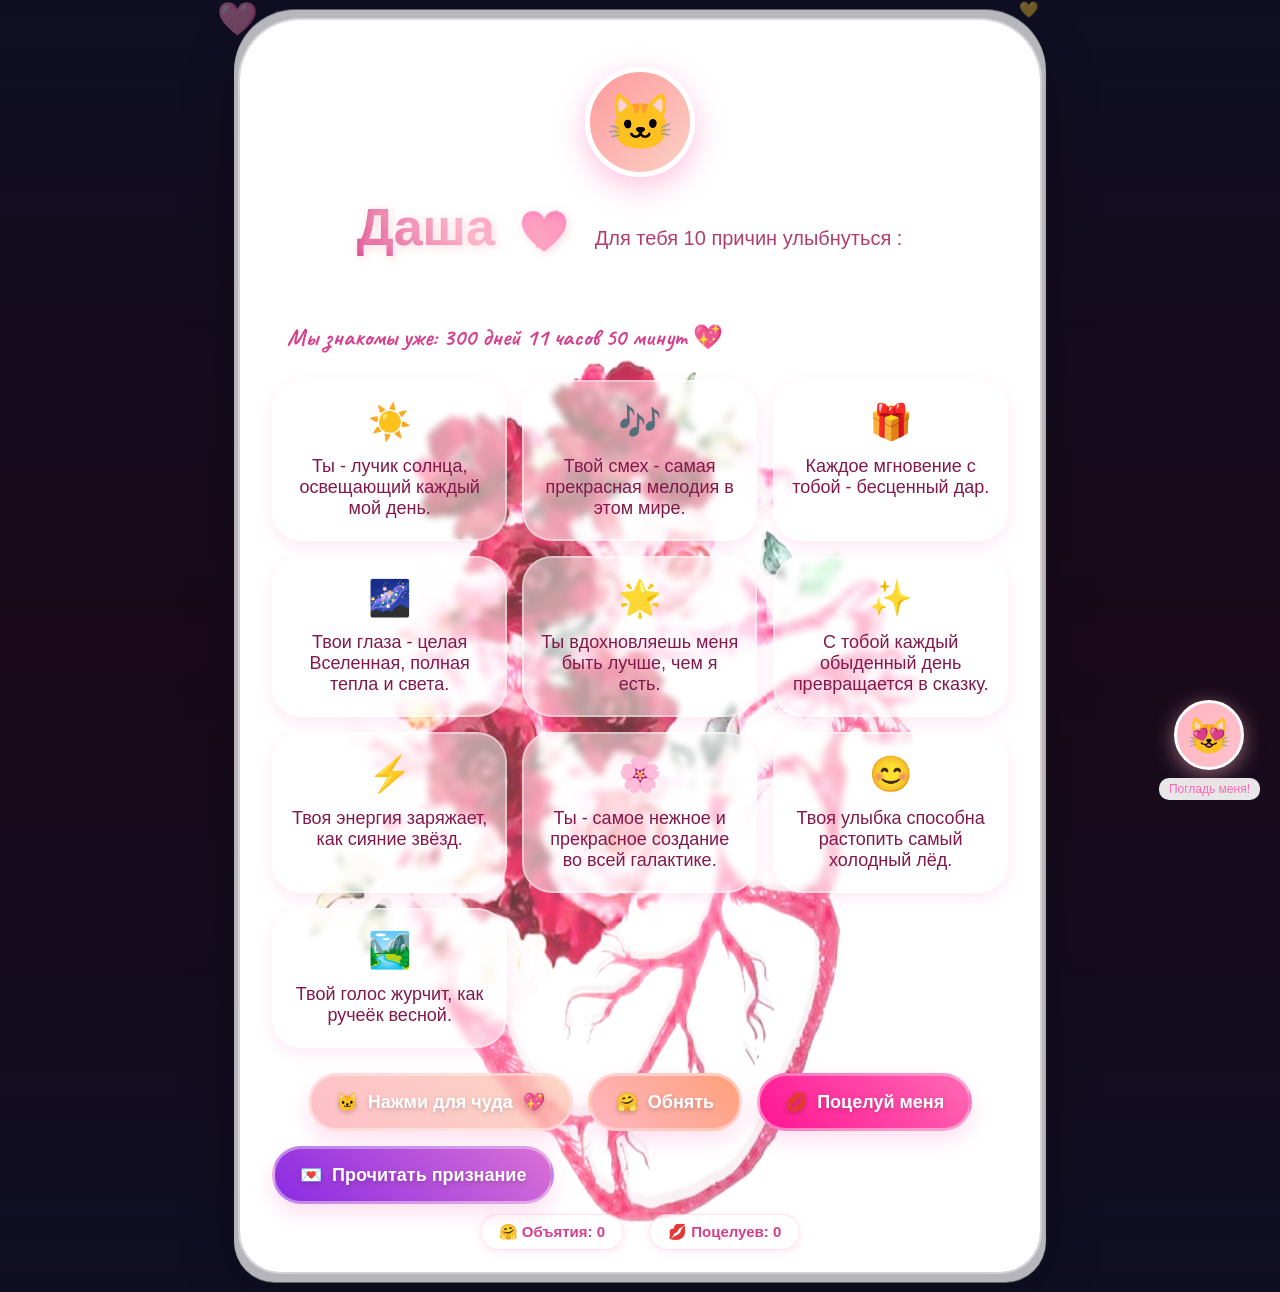
==== commit 937fed2b: "bigUp" ====
--- a/index.html
+++ b/index.html
@@ -10,7 +10,7 @@
             rel="stylesheet"
         />
     </head>
-    <body>
+<body>
         <main class="card">
             <div class="header">
                 <div class="avatar">
--- a/style.css
+++ b/style.css
@@ -32,6 +32,8 @@
     position: relative;
     overflow-x: hidden;
 }
+
+
 
 .floating-hearts,
 .cats-container {
@@ -84,8 +86,12 @@
 }
 
 .card {
-    background: rgba(255, 255, 255, 0.85);
-    backdrop-filter: blur(15px);
+    background: 
+        linear-gradient(rgba(255, 255, 255, 0.6), rgba(255, 255, 255, 0.8)),
+        url("bg.png");
+    background-size: cover;
+    background-position: center;
+    background-blend-mode: normal;
     border-radius: 60px 60px 40px 40px;
     box-shadow:
         0 20px 60px rgba(0, 0, 0, 0.3),
@@ -97,6 +103,52 @@
     z-index: 10;
     border: 2px solid rgba(255, 255, 255, 0.6);
     transition: transform 0.3s ease;
+    opacity: 0;
+    transform: translateY(20px);
+    animation: cardAppear 1.5s ease forwards;
+}
+
+@keyframes cardAppear {
+    to {
+        opacity: 1;
+        transform: translateY(0);
+    }
+}
+
+.card::before {
+    content: "";
+    position: absolute;
+    top: 0;
+    left: 0;
+    right: 0;
+    bottom: 0;
+    background: url("bg.png");
+    background-size: cover;
+    background-position: center;
+    opacity: 0;
+    border-radius: 60px 60px 40px 40px;
+    z-index: -1;
+    filter: brightness(1.4) contrast(1.1);
+    animation: imageReveal 3s ease-in-out forwards;
+    animation-delay: 0.5s;
+}
+
+@keyframes imageReveal {
+    0% {
+        opacity: 0;
+        filter: brightness(1.4) contrast(1.1) blur(15px);
+        transform: scale(0.95);
+    }
+    50% {
+        opacity: 0.6;
+        filter: brightness(1.4) contrast(1.1) blur(5px);
+        transform: scale(1);
+    }
+    100% {
+        opacity: 0.7;
+        filter: brightness(1.4) contrast(1.1) blur(0);
+        transform: scale(1.02);
+    }
 }
 
 .card:hover {
@@ -107,6 +159,10 @@
     text-align: center;
     margin-bottom: 25px;
     position: relative;
+    background: rgba(255, 255, 255, 0.3);
+    padding: 15px;
+    border-radius: 20px;
+    backdrop-filter: blur(3px);
 }
 
 .avatar {
@@ -190,12 +246,12 @@
 .subtitle {
     font-size: 20px;
     color: #b13e6e;
-    background: rgba(255, 255, 255, 0.5);
+    background: rgba(255, 255, 255, 0.35);
     padding: 8px 20px;
     border-radius: 40px;
     display: inline-block;
-    backdrop-filter: blur(5px);
-    border: 1px solid rgba(255, 255, 255, 0.8);
+    backdrop-filter: blur(3px);
+    border: 1px solid rgba(255, 255, 255, 0.5);
     margin-bottom: 15px;
 }
 
@@ -206,7 +262,12 @@
     margin-bottom: 20px;
     text-align: center;
     font-weight: bold;
-    text-shadow: 0 0 5px rgba(255, 105, 180, 0.3);
+    text-shadow: 0 0 5px rgba(255, 255, 255, 0.8);
+    background: rgba(255, 255, 255, 0.3);
+    padding: 8px 15px;
+    border-radius: 20px;
+    display: inline-block;
+    backdrop-filter: blur(3px);
 }
 
 .compliments-grid {
@@ -217,12 +278,12 @@
 }
 
 .compliment-card {
-    background: white;
+    background: rgba(255, 255, 255, 0.5);
     padding: 20px 15px;
     border-radius: 30px;
     text-align: center;
-    box-shadow: 0 5px 15px rgba(255, 105, 180, 0.2);
-    border: 2px solid rgba(255, 255, 255, 0.8);
+    box-shadow: 0 5px 15px rgba(255, 105, 180, 0.15);
+    border: 2px solid rgba(255, 255, 255, 0.4);
     transition: all 0.3s cubic-bezier(0.175, 0.885, 0.32, 1.275);
     cursor: default;
     animation: fadeInUp 0.5s ease backwards;
@@ -234,6 +295,7 @@
     gap: 8px;
     position: relative;
     overflow: hidden;
+    backdrop-filter: blur(3px);
 }
 
 .compliment-card:hover {
@@ -334,24 +396,25 @@
 .secret-button,
 .kiss-button,
 .hug-button {
-    background: linear-gradient(45deg, #fda4af, #fbc4ab);
+    background: linear-gradient(45deg, rgba(253, 164, 175, 0.7), rgba(251, 196, 171, 0.7));
     border: none;
     padding: 15px 25px;
     border-radius: 60px;
     font-size: 18px;
     font-weight: bold;
     color: white;
-    text-shadow: 0 2px 5px rgba(0, 0, 0, 0.1);
+    text-shadow: 0 2px 5px rgba(0, 0, 0, 0.2);
     display: flex;
     align-items: center;
     justify-content: center;
     gap: 10px;
     cursor: pointer;
-    box-shadow: 0 10px 20px rgba(255, 105, 180, 0.3);
-    border: 3px solid rgba(255, 255, 255, 0.6);
+    box-shadow: 0 10px 20px rgba(255, 105, 180, 0.2);
+    border: 3px solid rgba(255, 255, 255, 0.4);
     transition: all 0.3s;
     position: relative;
     overflow: hidden;
+    backdrop-filter: blur(3px);
 }
 
 .secret-button {
@@ -425,11 +488,23 @@
     cursor: pointer;
     color: #ff69b4;
     transition: transform 0.3s;
+    width: 44px;
+    height: 44px;
+    display: flex;
+    align-items: center;
+    justify-content: center;
+    border-radius: 50%;
+    background: rgba(255, 255, 255, 0.8);
+    box-shadow: 0 2px 10px rgba(0, 0, 0, 0.1);
 }
 
 .modal-close:hover {
     transform: rotate(90deg);
     color: #d53f8c;
+}
+
+.modal-close:active {
+    transform: scale(0.9) rotate(90deg);
 }
 
 .letter-content .letter-icon {
@@ -671,12 +746,15 @@
 
     .modal-content {
         padding: 25px 15px;
+        padding-top: 45px;
         border-radius: 20px;
     }
     .modal-close {
         top: 10px;
-        right: 15px;
-        font-size: 28px;
+        right: 10px;
+        font-size: 24px;
+        width: 50px;
+        height: 50px;
     }
     .letter-icon {
         font-size: 40px;
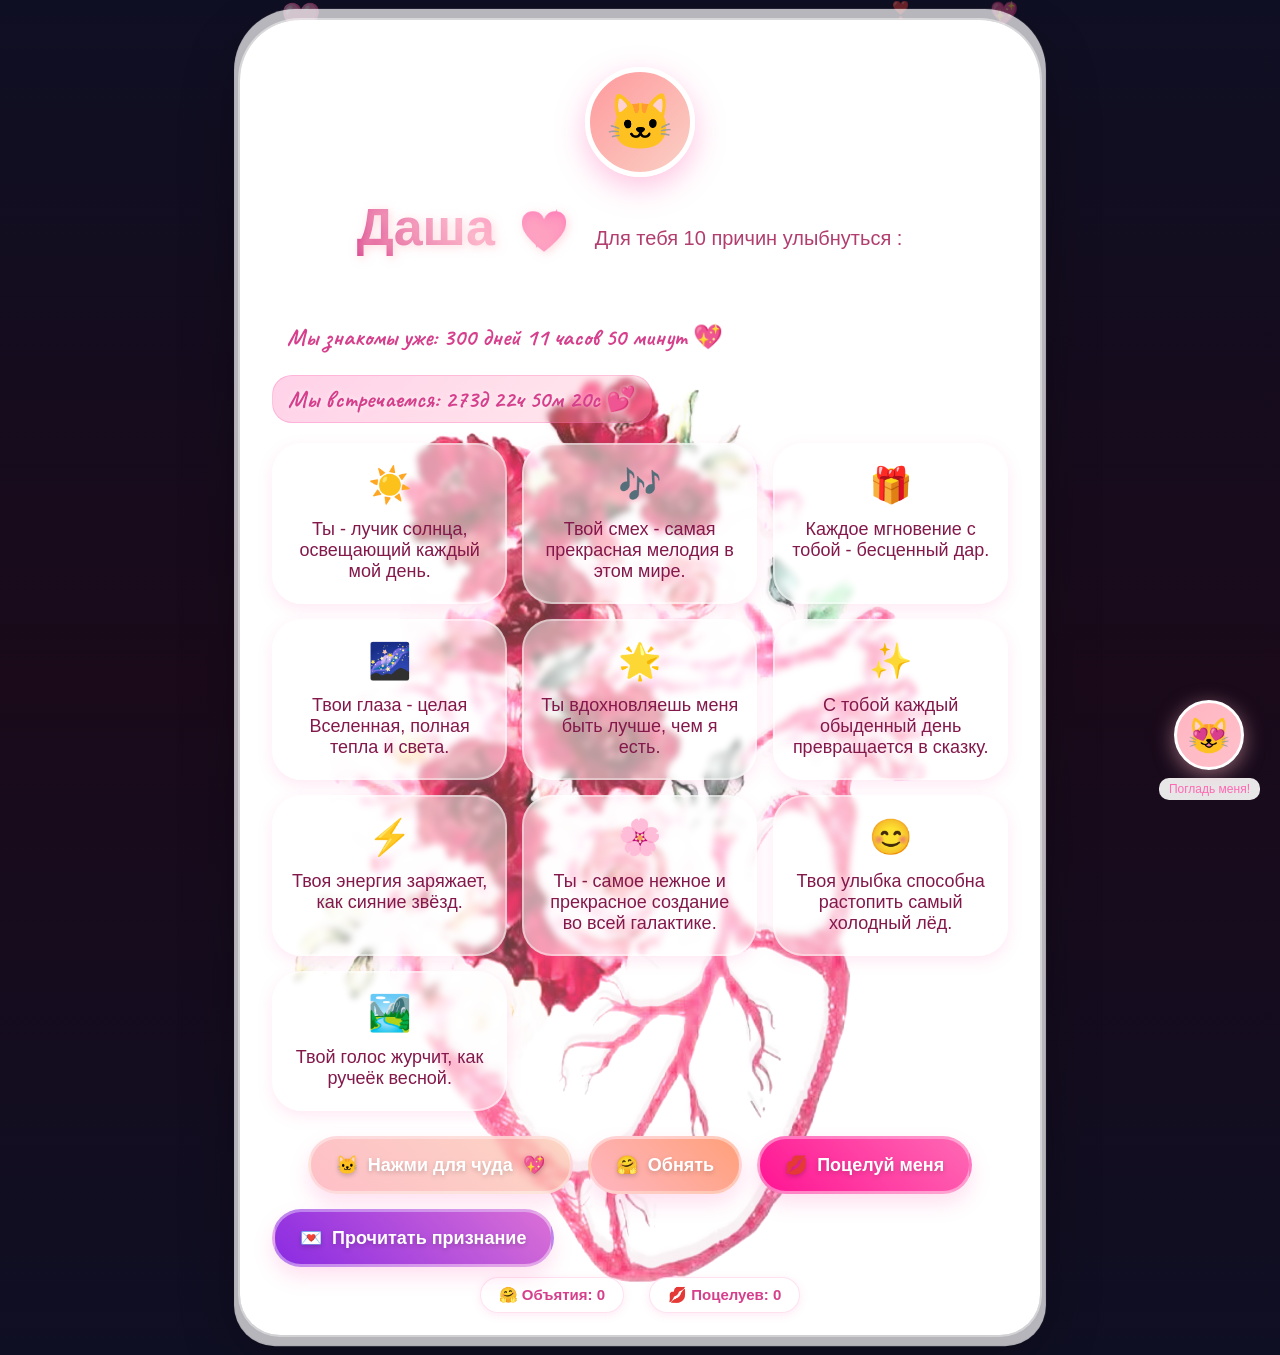
==== commit 5a76baf4: "8marUpdate" ====
--- a/index.html
+++ b/index.html
@@ -10,7 +10,7 @@
             rel="stylesheet"
         />
     </head>
-<body>
+    <body>
         <main class="card">
             <div class="header">
                 <div class="avatar">
@@ -24,6 +24,9 @@
             </div>
             <div class="time-together" id="timeTogether">
                 Мы знакомы уже: ...
+            </div>
+            <div class="time-together dating-time" id="datingTime">
+                Мы встречаемся: ...
             </div>
 
             <div class="compliments-grid" id="complimentsGrid"></div>
@@ -42,7 +45,7 @@
                 </button>
             </div>
 
-<div class="love-letter-section">
+            <div class="love-letter-section">
                 <button class="secret-button" id="secretButton">
                     <span>💌</span> Прочитать признание
                 </button>
@@ -59,7 +62,6 @@
             </div>
         </main>
 
-        <!-- Pet the cat -->
         <div class="pet-cat-container" id="petCatContainer">
             <div class="pet-cat" id="petCat">
                 <span class="cat-face">😻</span>
@@ -69,6 +71,26 @@
                 </span>
             </div>
             <div class="pet-hint">Погладь меня!</div>
+        </div>
+
+        <div class="march8-celebration" id="march8Celebration">
+<video
+                class="celebration-video"
+                id="celebrationVideo"
+                autoplay
+                loop
+                playsinline
+            ></video>
+            <div class="celebration-overlay"></div>
+            <div class="celebration-sparkles" id="sparkles"></div>
+            <div class="celebration-content">
+                <div class="celebration-hearts">💐🌸💐</div>
+                <h1 class="celebration-title">С 8 Марта! 💖</h1>
+                <p class="celebration-text" id="celebrationText"></p>
+                <button class="celebration-close" id="celebrationClose">
+                    Закрыть ✨
+                </button>
+            </div>
         </div>
 
         <div class="modal-overlay" id="loveLetterModal">
@@ -88,4 +110,3 @@
         <script src="script.js"></script>
     </body>
 </html>
-
--- a/style.css
+++ b/style.css
@@ -32,8 +32,6 @@
     position: relative;
     overflow-x: hidden;
 }
-
-
 
 .floating-hearts,
 .cats-container {
@@ -86,7 +84,7 @@
 }
 
 .card {
-    background: 
+    background:
         linear-gradient(rgba(255, 255, 255, 0.6), rgba(255, 255, 255, 0.8)),
         url("bg.png");
     background-size: cover;
@@ -259,7 +257,7 @@
     font-family: "Caveat", cursive;
     font-size: 24px;
     color: #d53f8c;
-    margin-bottom: 20px;
+    margin-bottom: 15px;
     text-align: center;
     font-weight: bold;
     text-shadow: 0 0 5px rgba(255, 255, 255, 0.8);
@@ -268,6 +266,222 @@
     border-radius: 20px;
     display: inline-block;
     backdrop-filter: blur(3px);
+}
+
+.dating-time {
+    margin-bottom: 20px;
+    background: linear-gradient(
+        135deg,
+        rgba(255, 105, 180, 0.3),
+        rgba(255, 182, 193, 0.3)
+    );
+    border: 1px solid rgba(255, 105, 180, 0.3);
+    animation: gentleGlow 3s ease-in-out infinite;
+}
+
+@keyframes gentleGlow {
+    0%,
+    100% {
+        box-shadow: 0 0 10px rgba(255, 105, 180, 0.2);
+    }
+    50% {
+        box-shadow: 0 0 20px rgba(255, 105, 180, 0.4);
+    }
+}
+
+.march8-celebration {
+    position: fixed;
+    top: 0;
+    left: 0;
+    width: 100%;
+    height: 100%;
+    z-index: 10000;
+    display: none;
+    justify-content: center;
+    align-items: center;
+    flex-direction: column;
+    background: radial-gradient(
+        ellipse at center,
+        rgba(255, 182, 193, 0.95) 0%,
+        rgba(255, 105, 180, 0.98) 100%
+    );
+}
+
+.march8-celebration.active {
+    display: flex;
+    animation: celebrationFadeIn 0.5s ease;
+    pointer-events: auto;
+}
+
+.march8-celebration {
+    pointer-events: none;
+}
+
+.celebration-video {
+    position: absolute;
+    top: 0;
+    left: 0;
+    width: 100%;
+    height: 100%;
+    object-fit: cover;
+    z-index: 0;
+    transition: opacity 0.5s ease;
+}
+
+.celebration-overlay {
+    position: absolute;
+    top: 0;
+    left: 0;
+    width: 100%;
+    height: 100%;
+    background: rgba(255, 105, 180, 0.3);
+    z-index: 1;
+}
+
+@keyframes celebrationFadeIn {
+    from {
+        opacity: 0;
+    }
+    to {
+        opacity: 1;
+    }
+}
+
+.celebration-content {
+    text-align: center;
+    color: white;
+    padding: 40px;
+    animation: celebrationBounce 1s ease;
+}
+
+@keyframes celebrationBounce {
+    0% {
+        transform: scale(0);
+    }
+    50% {
+        transform: scale(1.1);
+    }
+    100% {
+        transform: scale(1);
+    }
+}
+
+.celebration-title {
+    font-size: 48px;
+    font-family: "Caveat", cursive;
+    margin-bottom: 20px;
+    text-shadow: 0 0 20px rgba(255, 255, 255, 0.5);
+}
+
+.celebration-hearts {
+    font-size: 80px;
+    margin-bottom: 20px;
+    animation: heartsBeat 1s ease-in-out infinite;
+}
+
+@keyframes heartsBeat {
+    0%,
+    100% {
+        transform: scale(1);
+    }
+    50% {
+        transform: scale(1.2);
+    }
+}
+
+.celebration-text {
+    font-size: 24px;
+    margin-bottom: 30px;
+    line-height: 1.6;
+    position: relative;
+    z-index: 100;
+}
+
+.celebration-close {
+    background: white !important;
+    color: #ff69b4 !important;
+    border: none !important;
+    padding: 15px 40px !important;
+    border-radius: 30px !important;
+    font-size: 18px !important;
+    font-weight: bold !important;
+    cursor: pointer !important;
+    box-shadow: 0 5px 20px rgba(0, 0, 0, 0.2) !important;
+    transition: transform 0.3s !important;
+    z-index: 10000 !important;
+    position: relative !important;
+    margin-top: 20px !important;
+    pointer-events: auto !important;
+    display: block !important;
+    visibility: visible !important;
+}
+
+.celebration-close:hover {
+    transform: scale(1.05);
+}
+
+.celebration-close:active {
+    transform: scale(0.95);
+}
+
+.celebration-sparkles {
+    position: absolute;
+    width: 100%;
+    height: 100%;
+    pointer-events: none;
+    overflow: hidden;
+    z-index: 50;
+}
+
+.celebration-content {
+    position: relative;
+    z-index: 100;
+    pointer-events: auto;
+    display: flex;
+    flex-direction: column;
+    align-items: center;
+    justify-content: center;
+}
+
+@media (max-width: 600px) {
+    .celebration-title {
+        font-size: 32px;
+    }
+
+    .celebration-hearts {
+        font-size: 50px;
+    }
+
+    .celebration-text {
+        font-size: 18px;
+        padding: 0 20px;
+    }
+
+    .celebration-close {
+        padding: 12px 30px;
+        font-size: 16px;
+    }
+
+    .celebration-content {
+        padding: 20px;
+    }
+}
+
+.sparkle {
+    position: absolute;
+    font-size: 30px;
+    animation: sparkleFall 3s linear infinite;
+}
+
+@keyframes sparkleFall {
+    0% {
+        transform: translateY(-100px) rotate(0deg);
+        opacity: 1;
+    }
+    100% {
+        transform: translateY(100vh) rotate(360deg);
+        opacity: 0;
+    }
 }
 
 .compliments-grid {
@@ -381,7 +595,8 @@
     flex-wrap: wrap;
 }
 
-.kiss-counter, .hug-counter {
+.kiss-counter,
+.hug-counter {
     background: rgba(255, 255, 255, 0.7);
     color: #d53f8c;
     padding: 8px 18px;
@@ -396,7 +611,11 @@
 .secret-button,
 .kiss-button,
 .hug-button {
-    background: linear-gradient(45deg, rgba(253, 164, 175, 0.7), rgba(251, 196, 171, 0.7));
+    background: linear-gradient(
+        45deg,
+        rgba(253, 164, 175, 0.7),
+        rgba(251, 196, 171, 0.7)
+    );
     border: none;
     padding: 15px 25px;
     border-radius: 60px;
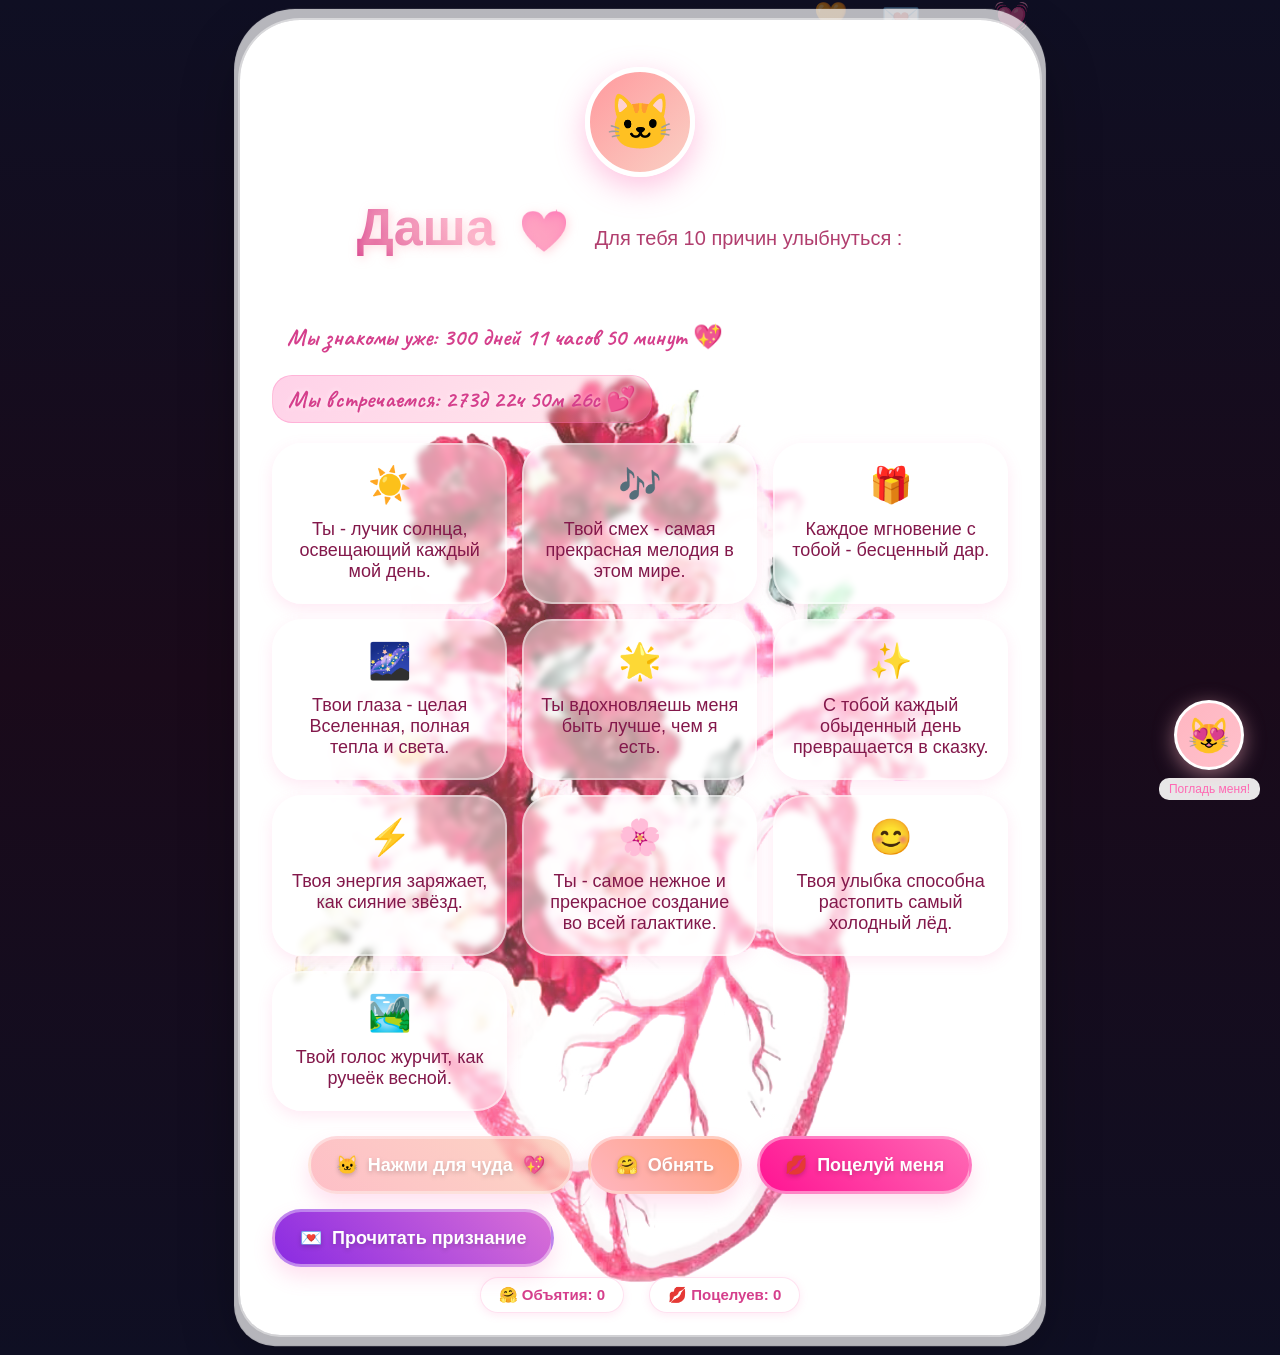
==== commit dcfa1452: "fix" ====
--- a/index.html
+++ b/index.html
@@ -87,8 +87,11 @@
                 <div class="celebration-hearts">💐🌸💐</div>
                 <h1 class="celebration-title">С 8 Марта! 💖</h1>
                 <p class="celebration-text" id="celebrationText"></p>
-                <button class="celebration-close" id="celebrationClose">
+<button class="celebration-close" id="celebrationClose">
                     Закрыть ✨
+                </button>
+                <button class="celebration-sound" id="celebrationSound">
+                    🔊 Включить звук
                 </button>
             </div>
         </div>
--- a/style.css
+++ b/style.css
@@ -416,6 +416,24 @@
     visibility: visible !important;
 }
 
+.celebration-sound {
+    background: rgba(255, 255, 255, 0.9);
+    color: #ff69b4;
+    border: none;
+    padding: 10px 20px;
+    border-radius: 20px;
+    font-size: 14px;
+    font-weight: bold;
+    cursor: pointer;
+    box-shadow: 0 3px 15px rgba(0, 0, 0, 0.15);
+    margin-top: 10px;
+    z-index: 10000;
+}
+
+.celebration-sound:hover {
+    transform: scale(1.05);
+}
+
 .celebration-close:hover {
     transform: scale(1.05);
 }
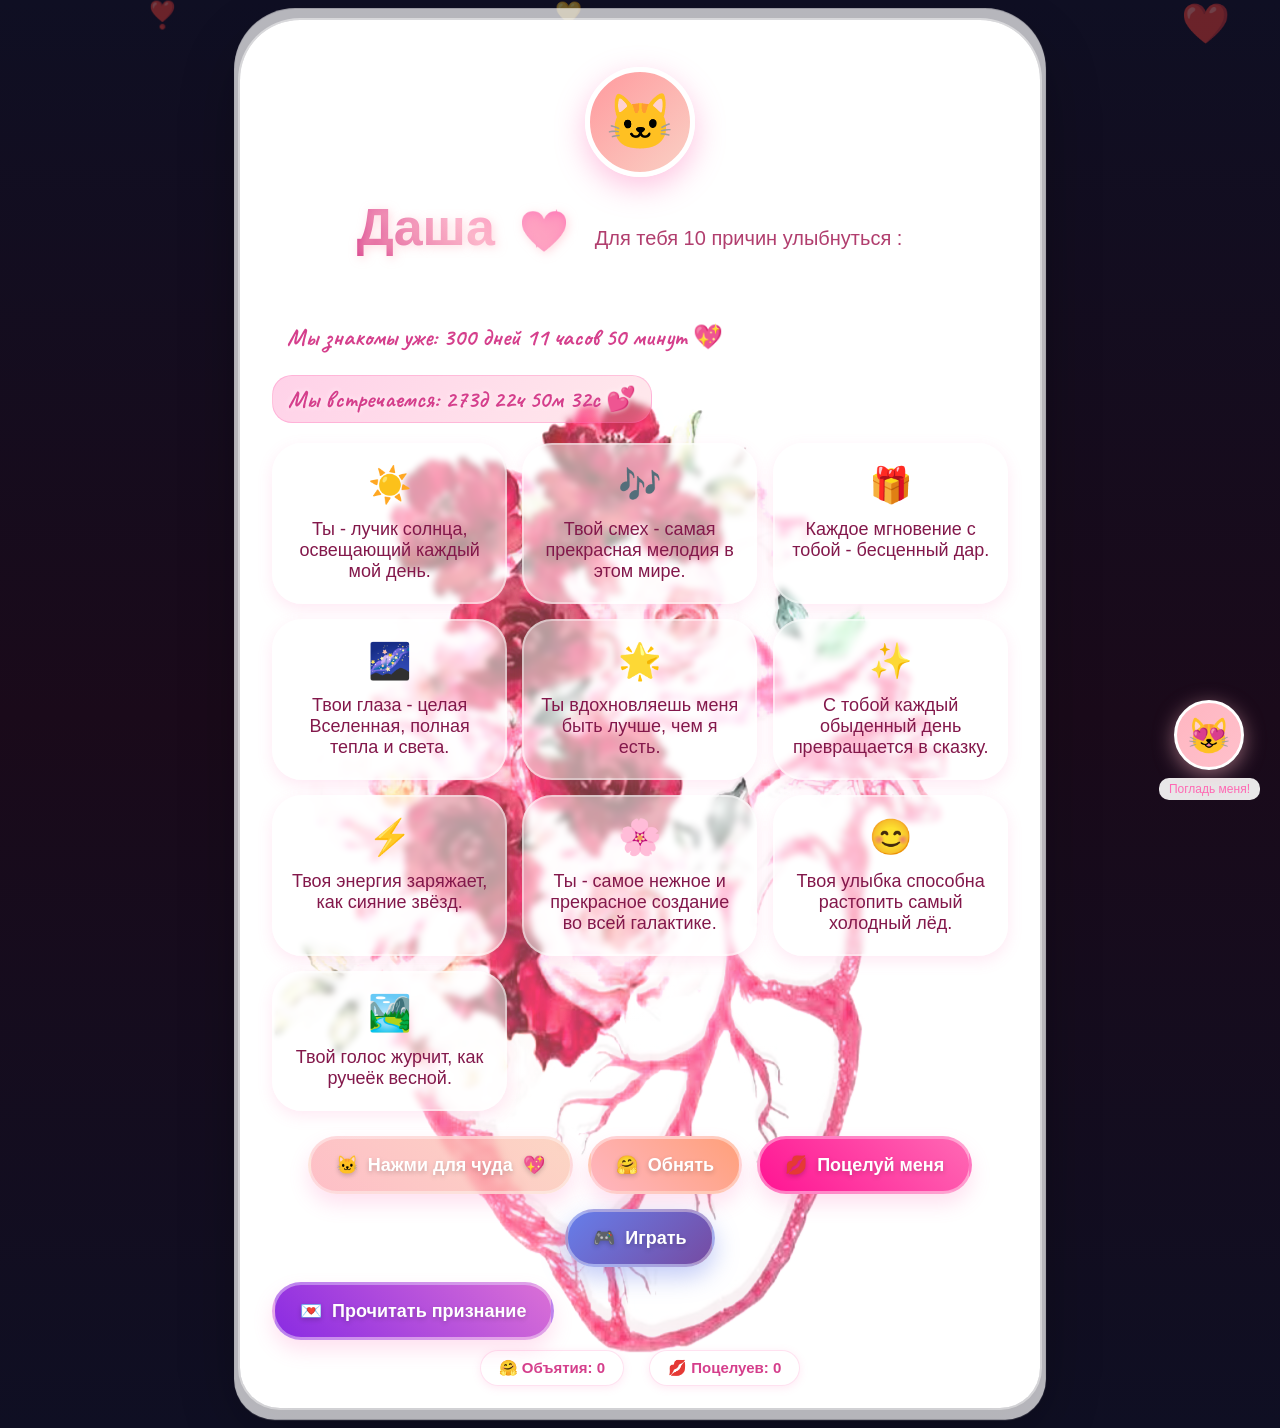
==== commit 67583ff9: "newGame" ====
--- a/index.html
+++ b/index.html
@@ -31,7 +31,7 @@
 
             <div class="compliments-grid" id="complimentsGrid"></div>
 
-            <div class="button-container">
+<div class="button-container">
                 <button class="magic-button" id="superMagicButton">
                     <span>🐱</span> Нажми для чуда <span>💖</span>
                 </button>
@@ -43,6 +43,10 @@
                 <button class="kiss-button" id="kissButton">
                     <span>💋</span> Поцелуй меня
                 </button>
+
+                <a href="game.html" class="game-button">
+                    <span>🎮</span> Играть
+                </a>
             </div>
 
             <div class="love-letter-section">
--- a/style.css
+++ b/style.css
@@ -628,7 +628,8 @@
 .magic-button,
 .secret-button,
 .kiss-button,
-.hug-button {
+.hug-button,
+.game-button {
     background: linear-gradient(
         45deg,
         rgba(253, 164, 175, 0.7),
@@ -652,6 +653,7 @@
     position: relative;
     overflow: hidden;
     backdrop-filter: blur(3px);
+    text-decoration: none;
 }
 
 .secret-button {
@@ -662,12 +664,34 @@
 }
 .hug-button {
     background: linear-gradient(45deg, #ffb6c1, #ffa07a);
+}
+.game-button {
+    background: linear-gradient(135deg, #667eea 0%, #764ba2 100%);
+    box-shadow: 0 10px 25px rgba(102, 126, 234, 0.4);
+    position: relative;
+}
+.game-button::before {
+    content: '';
+    position: absolute;
+    top: 0;
+    left: -100%;
+    width: 100%;
+    height: 100%;
+    background: linear-gradient(90deg, transparent, rgba(255,255,255,0.3), transparent);
+    transition: left 0.5s ease;
+}
+.game-button:hover::before {
+    left: 100%;
+}
+.game-button:hover {
+    box-shadow: 0 15px 35px rgba(102, 126, 234, 0.6);
 }
 
 .magic-button:hover,
 .secret-button:hover,
 .kiss-button:hover,
-.hug-button:hover {
+.hug-button:hover,
+.game-button:hover {
     transform: scale(1.05);
     box-shadow: 0 15px 30px rgba(255, 105, 180, 0.5);
 }
@@ -675,7 +699,8 @@
 .magic-button:active,
 .secret-button:active,
 .kiss-button:active,
-.hug-button:active {
+.hug-button:active,
+.game-button:active {
     transform: scale(0.95);
 }
 
